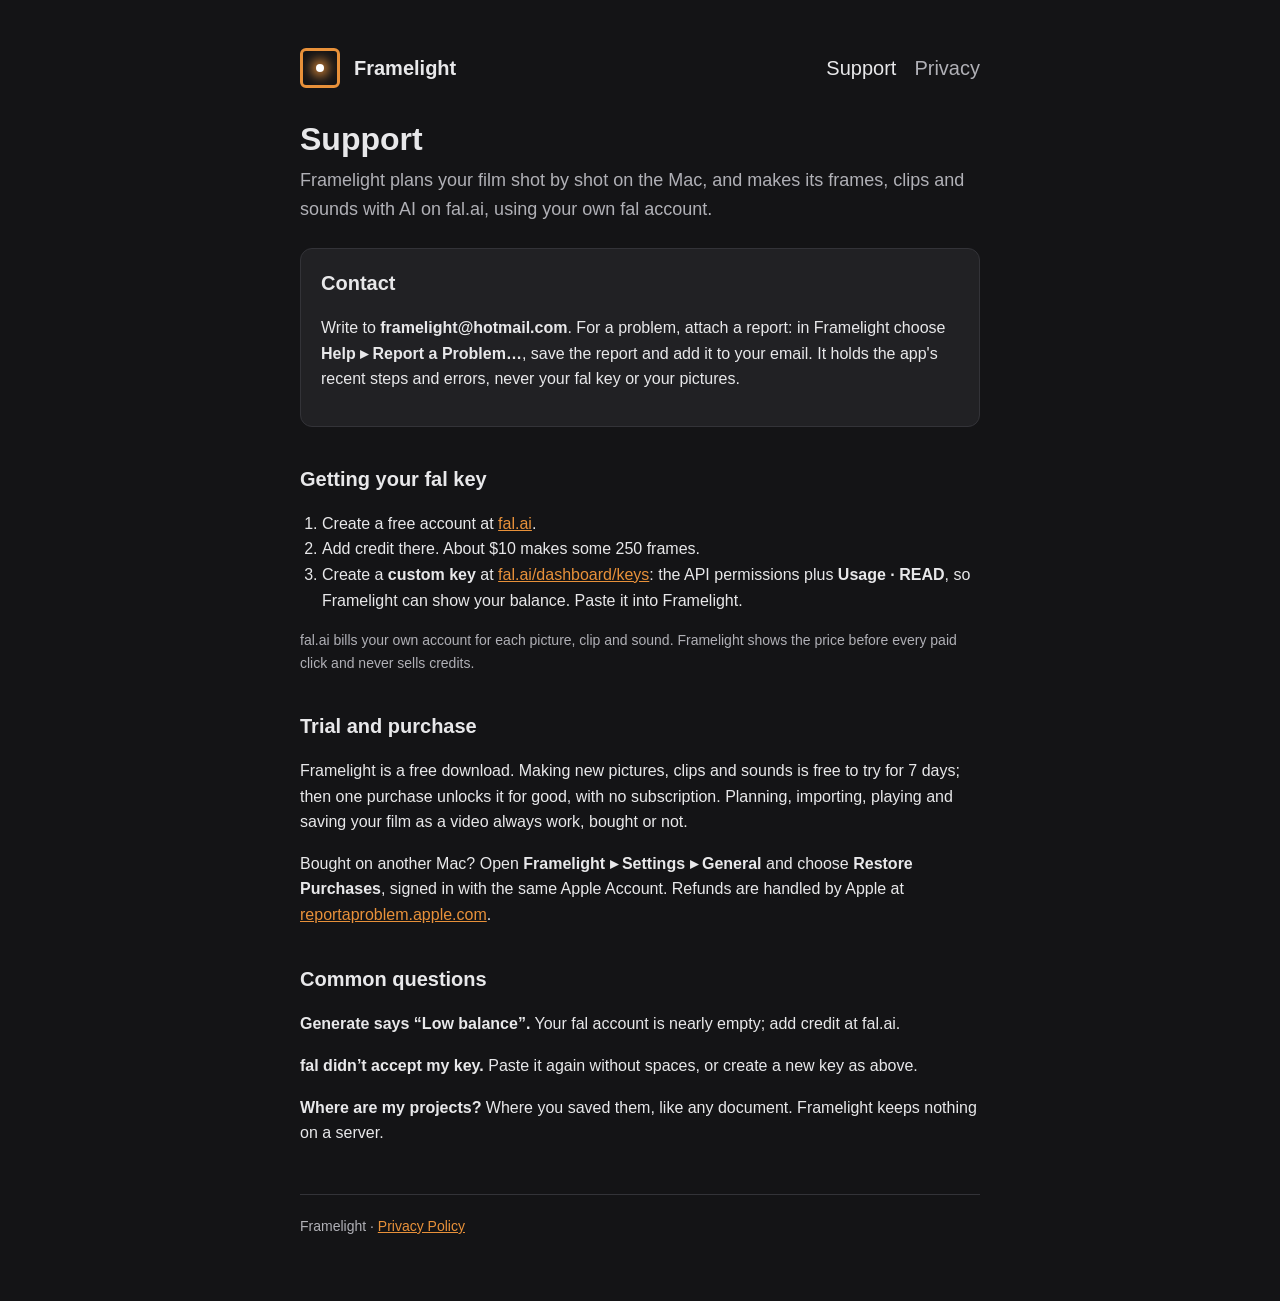
==== index.html @ b515eedb "Framelight support and privacy pages Co-Authored-By: Claude Opus 5.5 <noreply@anthropic.com>" ====
<!doctype html>
<html lang="en">
<head>
<meta charset="utf-8">
<meta name="viewport" content="width=device-width, initial-scale=1, viewport-fit=cover">
<title>Framelight Support</title>
<meta name="description" content="Help and contact for Framelight, the storyboard and AI film app for the Mac.">
<link rel="stylesheet" href="style.css">
</head>
<body>
<div class="wrap">
<header>
  <span class="mark" aria-hidden="true"></span>
  <a href="./">Framelight</a>
  <nav><a href="./" aria-current="page">Support</a><a href="privacy.html">Privacy</a></nav>
</header>

<h1>Support</h1>
<p class="lede">Framelight plans your film shot by shot on the Mac, and makes its frames, clips and sounds with AI on
fal.ai, using your own fal account.</p>

<div class="card">
  <h2>Contact</h2>
  <p>Write to <strong>framelight@hotmail.com</strong>. For a problem, attach a report: in Framelight choose
  <strong>Help ▸ Report a Problem…</strong>, save the report and add it to your email. It holds the app's recent steps
  and errors, never your fal key or your pictures.</p>
</div>

<h2>Getting your fal key</h2>
<ol>
  <li>Create a free account at <a href="https://fal.ai">fal.ai</a>.</li>
  <li>Add credit there. About $10 makes some 250 frames.</li>
  <li>Create a <strong>custom key</strong> at <a href="https://fal.ai/dashboard/keys">fal.ai/dashboard/keys</a>: the
  API permissions plus <strong>Usage · READ</strong>, so Framelight can show your balance. Paste it into Framelight.</li>
</ol>
<p class="muted">fal.ai bills your own account for each picture, clip and sound. Framelight shows the price before every
paid click and never sells credits.</p>

<h2>Trial and purchase</h2>
<p>Framelight is a free download. Making new pictures, clips and sounds is free to try for 7 days; then one purchase
unlocks it for good, with no subscription. Planning, importing, playing and saving your film as a video always work,
bought or not.</p>
<p>Bought on another Mac? Open <strong>Framelight ▸ Settings ▸ General</strong> and choose <strong>Restore
Purchases</strong>, signed in with the same Apple Account. Refunds are handled by Apple at
<a href="https://reportaproblem.apple.com">reportaproblem.apple.com</a>.</p>

<h2>Common questions</h2>
<p><strong>Generate says “Low balance”.</strong> Your fal account is nearly empty; add credit at fal.ai.</p>
<p><strong>fal didn’t accept my key.</strong> Paste it again without spaces, or create a new key as above.</p>
<p><strong>Where are my projects?</strong> Where you saved them, like any document. Framelight keeps nothing on a
server.</p>

<footer>Framelight · <a href="privacy.html">Privacy Policy</a></footer>
</div>
</body>
</html>
---- style.css ----
:root {
  --bg: #141416; --panel: #212124; --line: #333338; --fg: #e8e8ea; --muted: #b0b0b6; --accent: #e8913a;
  --sans: -apple-system, "SF Pro Text", "Helvetica Neue", Inter, Arial, sans-serif;
  color-scheme: dark;
}
* { box-sizing: border-box; }
body { margin: 0; background: var(--bg); color: var(--fg); font-family: var(--sans); font-size: 16px; line-height: 1.6; }
.wrap { max-width: 720px; margin: 0 auto; padding: 48px max(20px, env(safe-area-inset-left)) 64px; }
header { display: flex; align-items: center; gap: 14px; margin-bottom: 32px; }
.mark { width: 40px; height: 40px; border: 3px solid var(--accent); border-radius: 6px; position: relative; flex: none; }
.mark::after { content: ""; position: absolute; left: 50%; top: 50%; width: 8px; height: 8px; margin: -4px 0 0 -4px;
  border-radius: 50%; background: #fff; box-shadow: 0 0 12px 4px var(--accent); }
header a { color: var(--fg); text-decoration: none; font-weight: 600; font-size: 20px; }
nav { margin-left: auto; display: flex; gap: 18px; font-size: 15px; }
nav a { color: var(--muted); text-decoration: none; font-weight: 400; }
nav a:hover, nav a[aria-current] { color: var(--fg); }
h1 { font-size: 32px; line-height: 1.2; margin: 0 0 8px; text-wrap: balance; }
h2 { font-size: 20px; margin: 36px 0 8px; }
p, li { color: var(--fg); }
.lede { color: var(--muted); font-size: 18px; margin: 0 0 24px; }
.muted { color: var(--muted); font-size: 14px; }
a { color: var(--accent); }
a:focus-visible { outline: 2px solid var(--accent); outline-offset: 2px; }
.card { background: var(--panel); border: 1px solid var(--line); border-radius: 12px; padding: 18px 20px; margin: 16px 0; }
.card h2 { margin-top: 0; }
ol, ul { padding-left: 22px; }
code { font-family: ui-monospace, "SF Mono", Menlo, monospace; font-size: 14px; }
footer { margin-top: 48px; padding-top: 20px; border-top: 1px solid var(--line); color: var(--muted); font-size: 14px; }
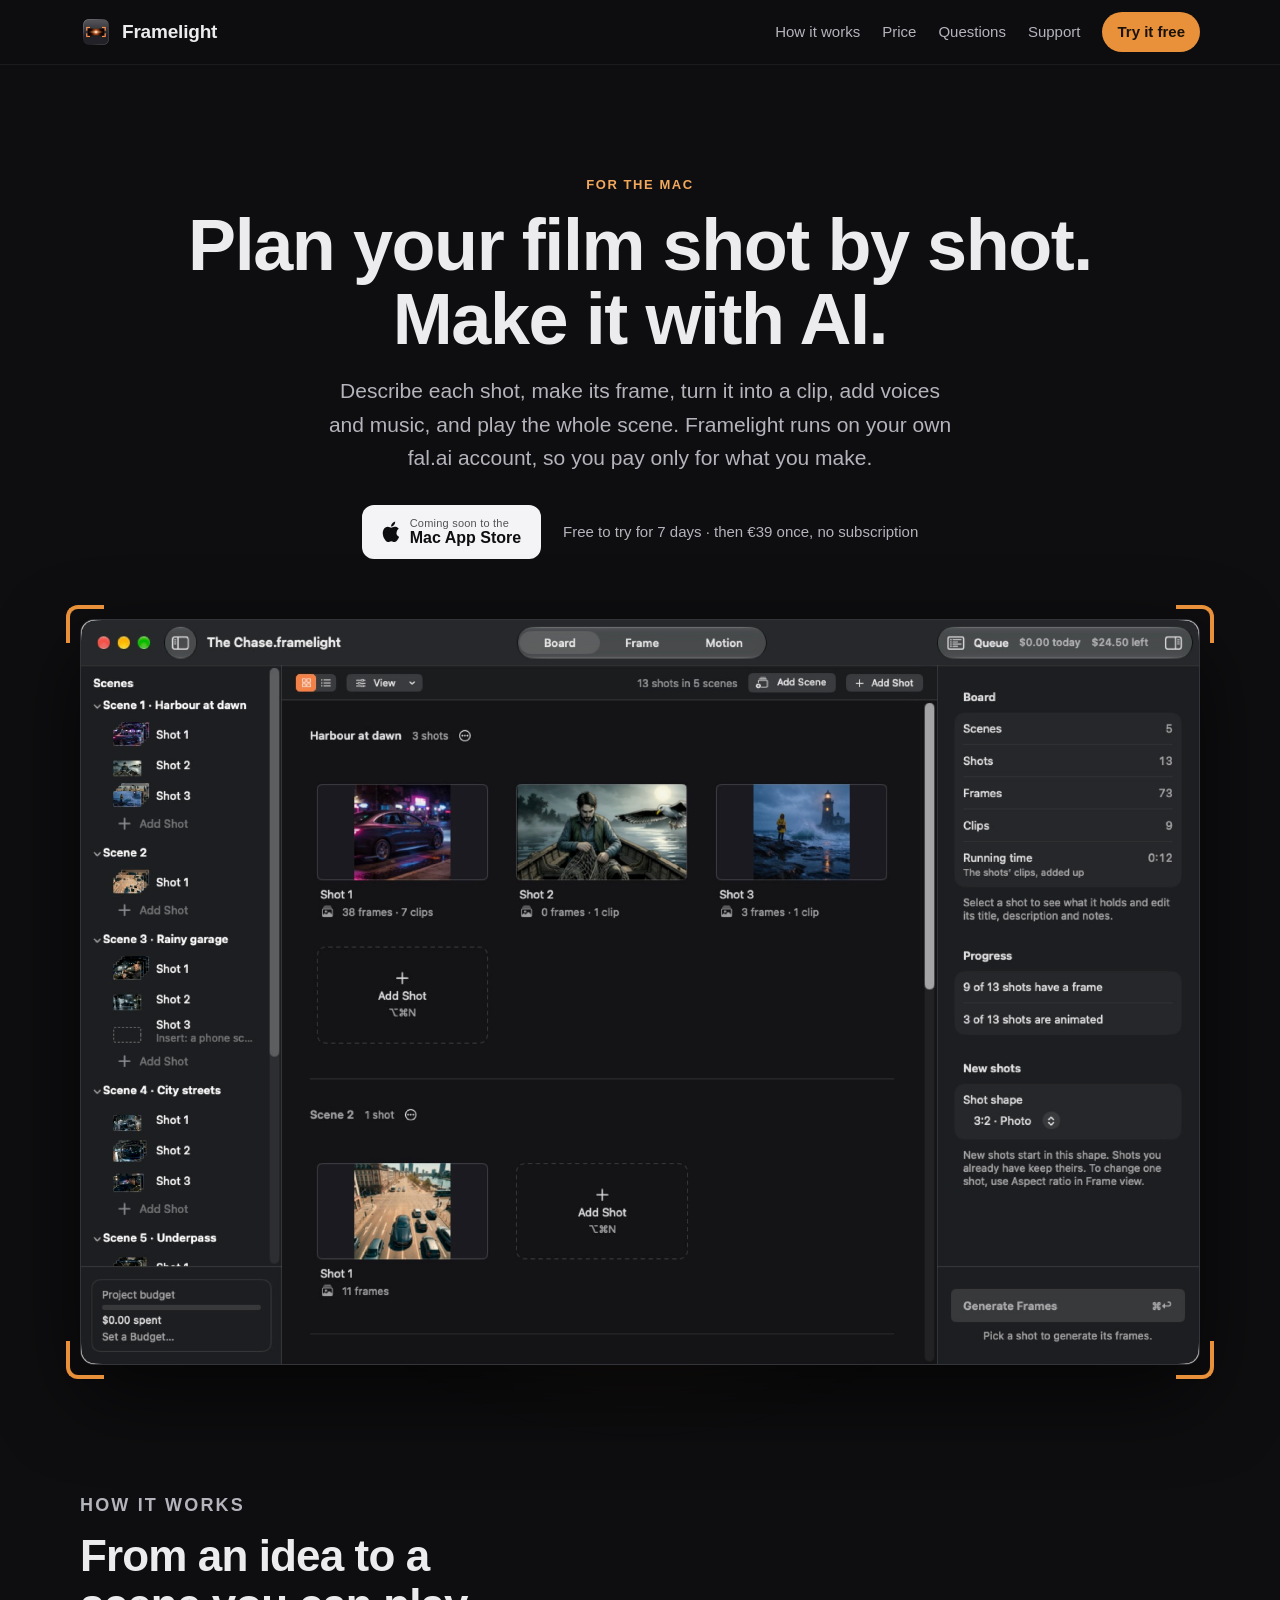
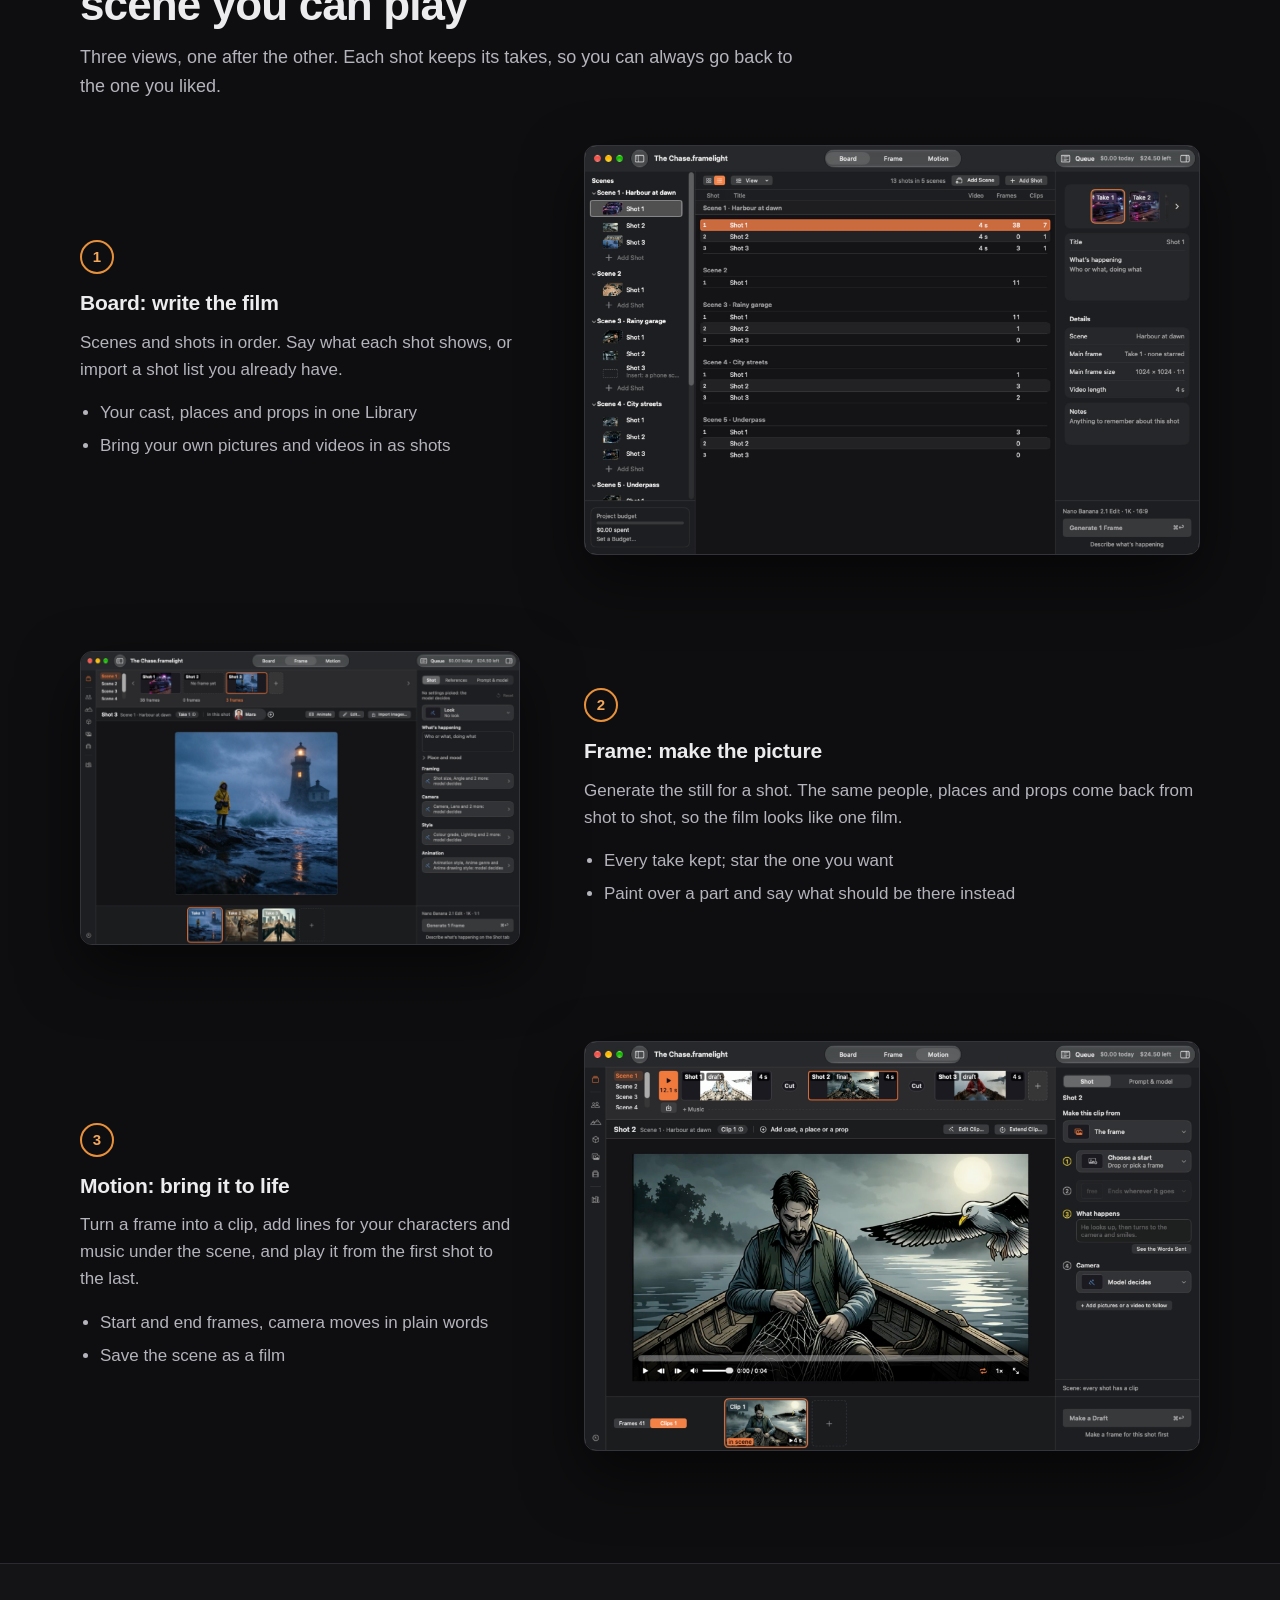
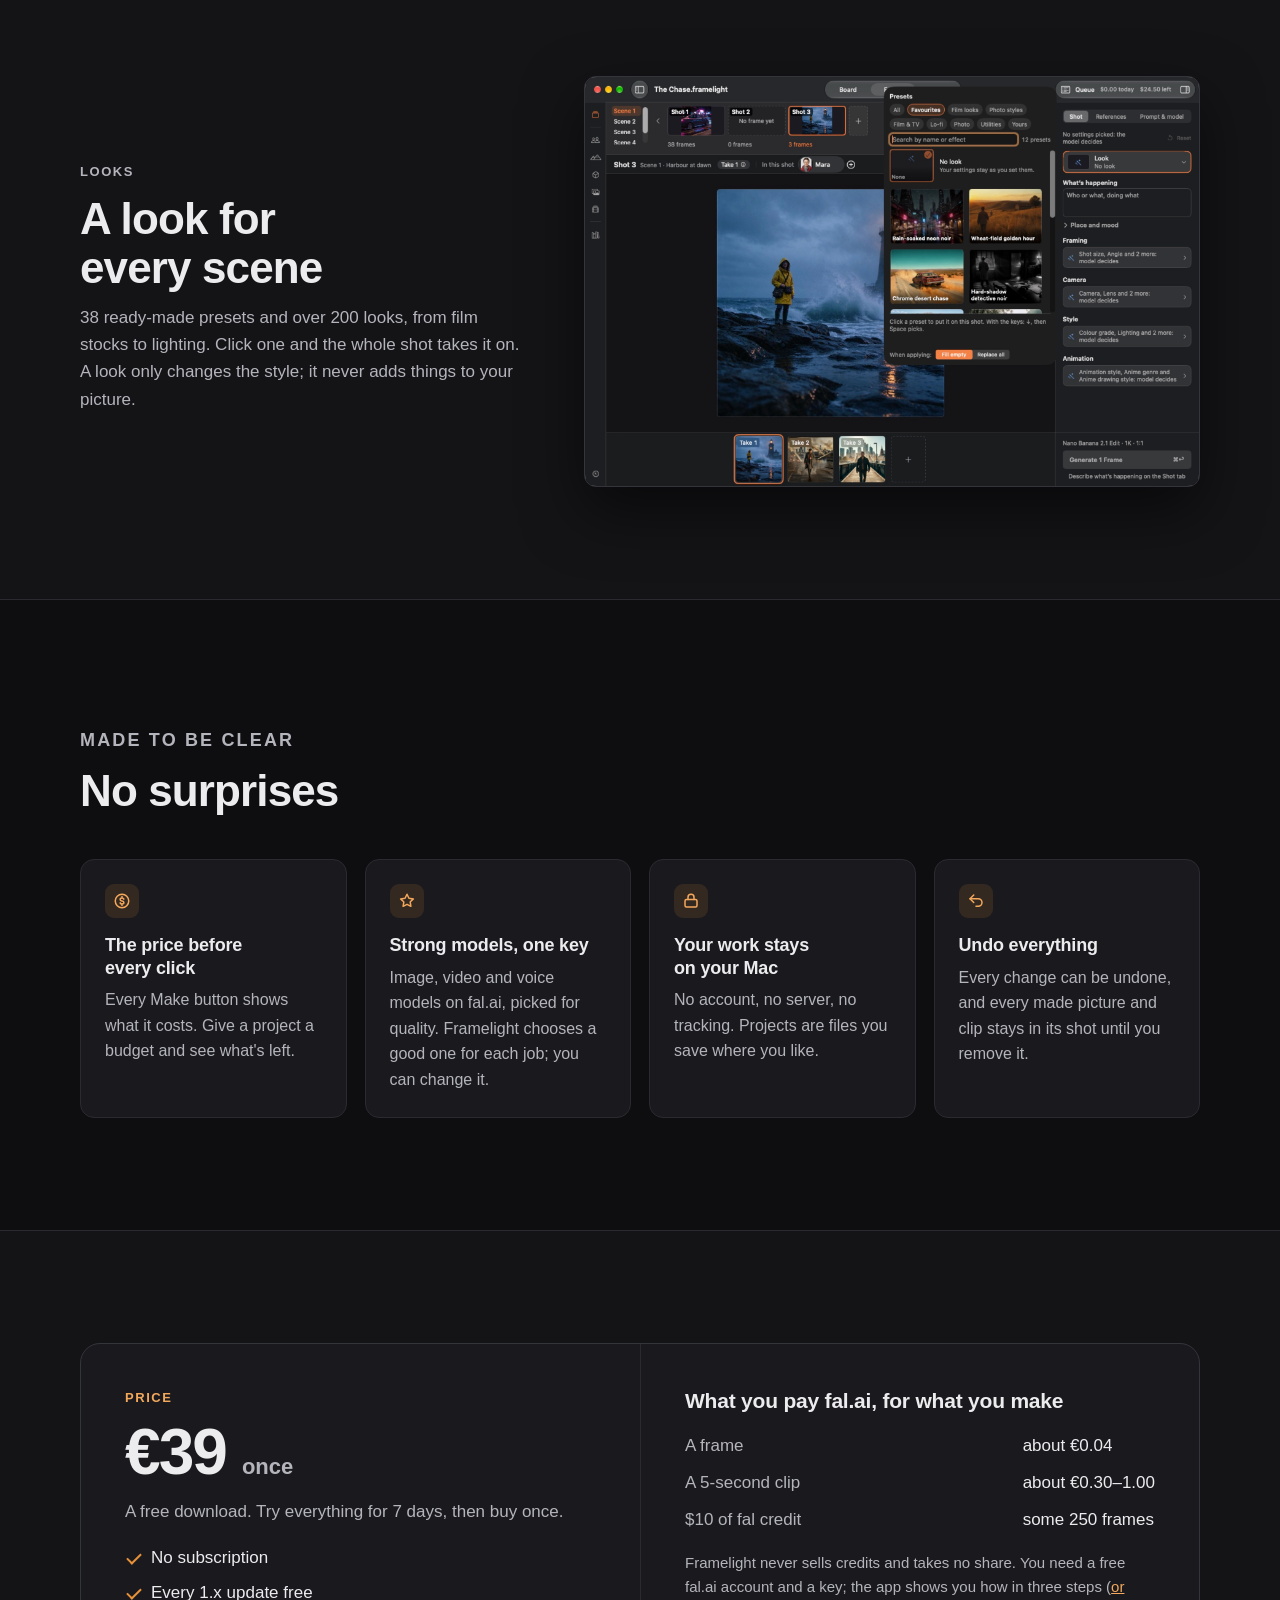
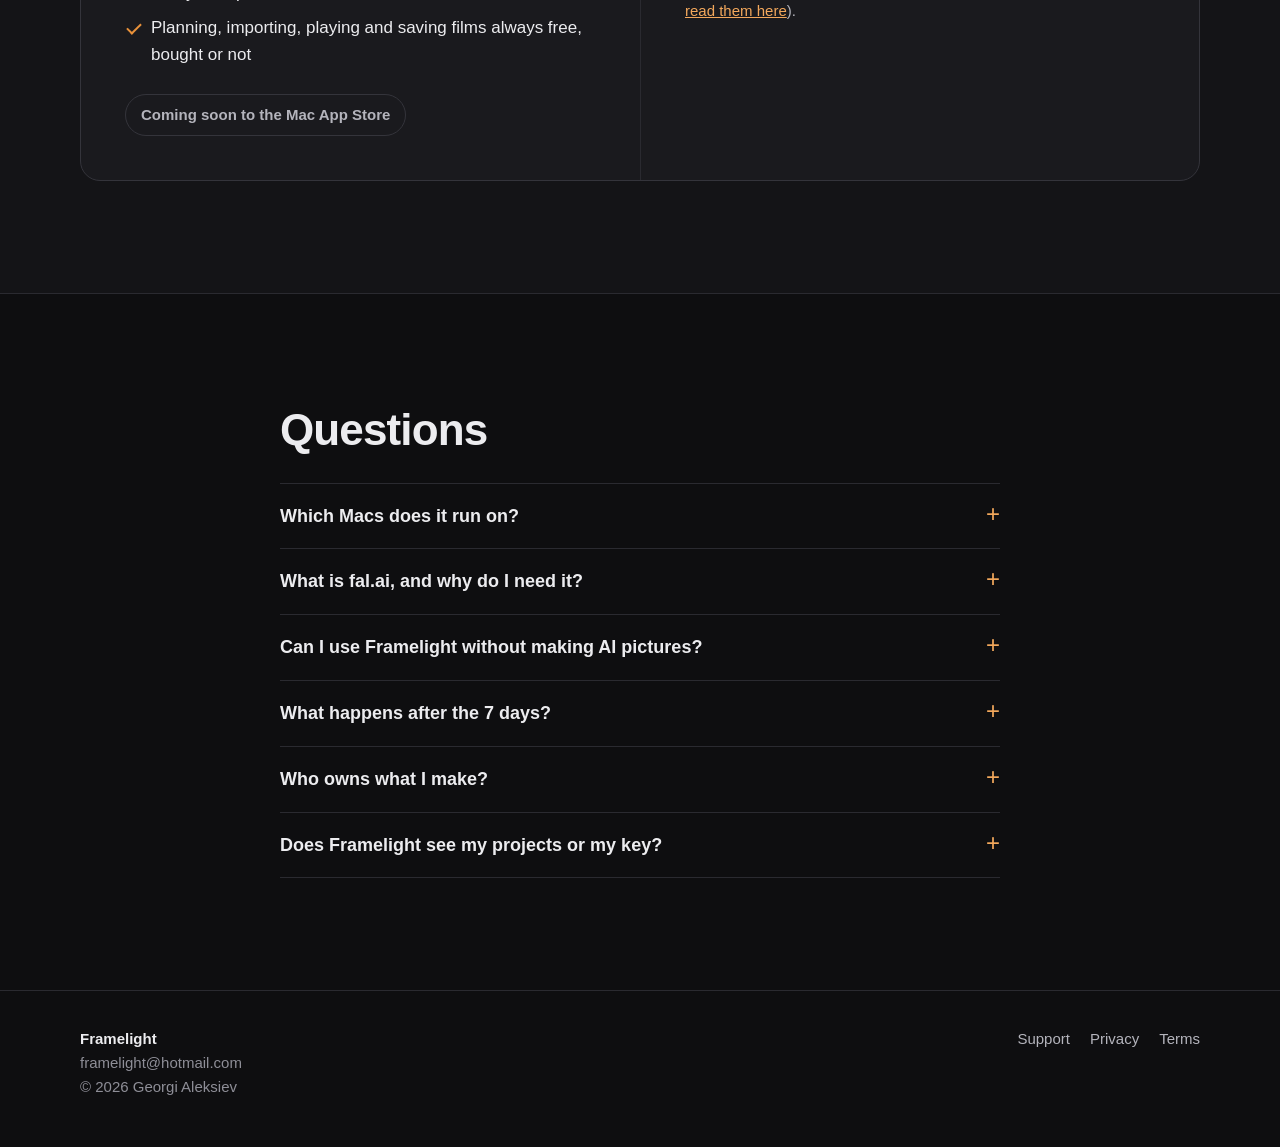
==== commit 8ee4f466: "The Framelight website: home page, support, privacy and terms A real home page (what the app does in" ====
--- a/index.html
+++ b/index.html
@@ -3,54 +3,228 @@
 <head>
 <meta charset="utf-8">
 <meta name="viewport" content="width=device-width, initial-scale=1, viewport-fit=cover">
-<title>Framelight Support</title>
-<meta name="description" content="Help and contact for Framelight, the storyboard and AI film app for the Mac.">
+<title>Framelight: plan your film, make it with AI</title>
+<meta name="description" content="Framelight is a Mac app for planning a film shot by shot and making its frames, clips and sound with AI, using your own fal.ai account. Free to try for 7 days, then €39 once.">
+<meta property="og:title" content="Framelight">
+<meta property="og:description" content="Plan your film shot by shot. Make it with AI. A Mac app, €39 once.">
+<meta property="og:image" content="https://framelight-studio.com/img/board.jpg">
+<meta name="theme-color" content="#0e0e10">
 <link rel="stylesheet" href="style.css">
+<link rel="icon" type="image/png" sizes="32x32" href="favicon-32.png">
+<link rel="icon" type="image/png" sizes="512x512" href="icon-512.png">
+<link rel="apple-touch-icon" href="apple-touch-icon.png">
 </head>
 <body>
+
+<header class="top">
+  <div class="wrap">
+    <a class="brand" href="./"><img src="icon-512.png" alt="">Framelight</a>
+    <nav class="nav" aria-label="Main">
+      <a href="#how">How it works</a>
+      <a href="#price">Price</a>
+      <a href="#questions">Questions</a>
+      <a href="support.html">Support</a>
+      <a class="pill" href="#price">Try it free</a>
+    </nav>
+  </div>
+</header>
+
+<main>
 <div class="wrap">
-<header>
-  <span class="mark" aria-hidden="true"></span>
-  <a href="./">Framelight</a>
-  <nav><a href="./" aria-current="page">Support</a><a href="privacy.html">Privacy</a></nav>
-</header>
-
-<h1>Support</h1>
-<p class="lede">Framelight plans your film shot by shot on the Mac, and makes its frames, clips and sounds with AI on
-fal.ai, using your own fal account.</p>
-
-<div class="card">
-  <h2>Contact</h2>
-  <p>Write to <strong>framelight@hotmail.com</strong>. For a problem, attach a report: in Framelight choose
-  <strong>Help ▸ Report a Problem…</strong>, save the report and add it to your email. It holds the app's recent steps
-  and errors, never your fal key or your pictures.</p>
+  <div class="hero">
+    <p class="eyebrow">For the Mac</p>
+    <h1>Plan your film shot by shot.<br>Make it with AI.</h1>
+    <p class="lede">Describe each shot, make its frame, turn it into a clip, add voices and music, and play the whole
+    scene. Framelight runs on your own fal.ai account, so you pay only for what you make.</p>
+    <div class="cta">
+      <span class="store" aria-label="Coming soon to the Mac App Store">
+        <svg width="18" height="22" viewBox="0 0 18 22" aria-hidden="true"><path fill="currentColor" d="M14.6 11.7c0-2.6 2.1-3.8 2.2-3.9-1.2-1.8-3.1-2-3.7-2-1.6-.2-3.1.9-3.9.9-.8 0-2-.9-3.4-.9-1.7 0-3.3 1-4.2 2.6-1.8 3.1-.5 7.7 1.3 10.2.8 1.2 1.8 2.6 3.1 2.5 1.3 0 1.7-.8 3.3-.8 1.5 0 1.9.8 3.3.8 1.4 0 2.2-1.2 3.1-2.5 1-1.4 1.4-2.8 1.4-2.9 0 0-2.7-1-2.7-4zM12.1 4.1c.7-.9 1.2-2.1 1.1-3.3-1 0-2.3.7-3 1.6-.7.8-1.2 2-1.1 3.2 1.1.1 2.3-.6 3-1.5z"/></svg>
+        <span><small>Coming soon to the</small>Mac App Store</span>
+      </span>
+      <span class="trial">Free to try for 7 days · then €39 once, no subscription</span>
+    </div>
+  </div>
+  <div class="shot">
+    <img src="img/board.jpg" width="2000" height="1331" alt="Framelight's Board: five scenes, each shot with its frame, and how many frames and clips it has">
+    <div class="brackets" aria-hidden="true"><i></i><i></i><i></i><i></i></div>
+  </div>
 </div>
 
-<h2>Getting your fal key</h2>
-<ol>
-  <li>Create a free account at <a href="https://fal.ai">fal.ai</a>.</li>
-  <li>Add credit there. About $10 makes some 250 frames.</li>
-  <li>Create a <strong>custom key</strong> at <a href="https://fal.ai/dashboard/keys">fal.ai/dashboard/keys</a>: the
-  API permissions plus <strong>Usage · READ</strong>, so Framelight can show your balance. Paste it into Framelight.</li>
-</ol>
-<p class="muted">fal.ai bills your own account for each picture, clip and sound. Framelight shows the price before every
-paid click and never sells credits.</p>
-
-<h2>Trial and purchase</h2>
-<p>Framelight is a free download. Making new pictures, clips and sounds is free to try for 7 days; then one purchase
-unlocks it for good, with no subscription. Planning, importing, playing and saving your film as a video always work,
-bought or not.</p>
-<p>Bought on another Mac? Open <strong>Framelight ▸ Settings ▸ General</strong> and choose <strong>Restore
-Purchases</strong>, signed in with the same Apple Account. Refunds are handled by Apple at
-<a href="https://reportaproblem.apple.com">reportaproblem.apple.com</a>.</p>
-
-<h2>Common questions</h2>
-<p><strong>Generate says “Low balance”.</strong> Your fal account is nearly empty; add credit at fal.ai.</p>
-<p><strong>fal didn’t accept my key.</strong> Paste it again without spaces, or create a new key as above.</p>
-<p><strong>Where are my projects?</strong> Where you saved them, like any document. Framelight keeps nothing on a
-server.</p>
-
-<footer>Framelight · <a href="privacy.html">Privacy Policy</a></footer>
-</div>
+<section id="how">
+  <div class="wrap">
+    <div class="head">
+      <p class="eyebrow">How it works</p>
+      <h2>From an idea to a scene you can play</h2>
+      <p>Three views, one after the other. Each shot keeps its takes, so you can always go back to the one you liked.</p>
+    </div>
+
+    <div class="steps">
+      <div class="step">
+        <div class="text">
+          <span class="num">1</span>
+          <h3>Board: write the film</h3>
+          <p>Scenes and shots in order. Say what each shot shows, or import a shot list you already have.</p>
+          <ul>
+            <li>Your cast, places and props in one Library</li>
+            <li>Bring your own pictures and videos in as shots</li>
+          </ul>
+        </div>
+        <img class="frame-img" src="img/shotlist.jpg" width="2000" height="1331" loading="lazy" alt="The Board as a list: five scenes and their shots, with how long each clip runs and how many frames and clips it has">
+      </div>
+
+      <div class="step">
+        <div class="text">
+          <span class="num">2</span>
+          <h3>Frame: make the picture</h3>
+          <p>Generate the still for a shot. The same people, places and props come back from shot to shot, so the film
+          looks like one film.</p>
+          <ul>
+            <li>Every take kept; star the one you want</li>
+            <li>Paint over a part and say what should be there instead</li>
+          </ul>
+        </div>
+        <img class="frame-img" src="img/frame.jpg" width="2000" height="1331" loading="lazy" alt="The Frame view: a woman in a yellow coat at a lighthouse, with her takes below">
+      </div>
+
+      <div class="step">
+        <div class="text">
+          <span class="num">3</span>
+          <h3>Motion: bring it to life</h3>
+          <p>Turn a frame into a clip, add lines for your characters and music under the scene, and play it from the
+          first shot to the last.</p>
+          <ul>
+            <li>Start and end frames, camera moves in plain words</li>
+            <li>Save the scene as a film</li>
+          </ul>
+        </div>
+        <img class="frame-img" src="img/motion.jpg" width="2000" height="1331" loading="lazy" alt="The Motion view: a fisherman in a boat at night, the scene's clips above">
+      </div>
+    </div>
+  </div>
+</section>
+
+<section class="band">
+  <div class="wrap">
+    <div class="step">
+      <div class="text">
+        <p class="eyebrow">Looks</p>
+        <h2>A look for every scene</h2>
+        <p>38 ready-made presets and over 200 looks, from film stocks to lighting. Click one and the whole shot takes
+        it on. A look only changes the style; it never adds things to your picture.</p>
+      </div>
+      <img class="frame-img" src="img/looks.jpg" width="2000" height="1331" loading="lazy" alt="The look picker with presets such as rain-soaked neon noir and wheat-field golden hour">
+    </div>
+  </div>
+</section>
+
+<section>
+  <div class="wrap">
+    <div class="head">
+      <p class="eyebrow">Made to be clear</p>
+      <h2>No surprises</h2>
+    </div>
+    <div class="grid">
+      <div class="card">
+        <div class="icon" aria-hidden="true"><svg width="18" height="18" viewBox="0 0 24 24" fill="none" stroke="currentColor" stroke-width="2" stroke-linecap="round" stroke-linejoin="round"><circle cx="12" cy="12" r="9"/><path d="M14.5 9.5c-.4-1-1.4-1.5-2.5-1.5-1.5 0-2.5.8-2.5 2s1 1.7 2.5 2 2.5.8 2.5 2-1 2-2.5 2c-1.1 0-2.1-.5-2.5-1.5M12 6v2M12 16v2"/></svg></div>
+        <h3>The price before every click</h3>
+        <p>Every Make button shows what it costs. Give a project a budget and see what's left.</p>
+      </div>
+      <div class="card">
+        <div class="icon" aria-hidden="true"><svg width="18" height="18" viewBox="0 0 24 24" fill="none" stroke="currentColor" stroke-width="2" stroke-linecap="round" stroke-linejoin="round"><path d="M12 3l2.6 5.3 5.9.9-4.3 4.1 1 5.8L12 16.4 6.8 19.1l1-5.8L3.5 9.2l5.9-.9z"/></svg></div>
+        <h3>Strong models, one key</h3>
+        <p>Image, video and voice models on fal.ai, picked for quality. Framelight chooses a good one for each job; you
+        can change it.</p>
+      </div>
+      <div class="card">
+        <div class="icon" aria-hidden="true"><svg width="18" height="18" viewBox="0 0 24 24" fill="none" stroke="currentColor" stroke-width="2" stroke-linecap="round" stroke-linejoin="round"><rect x="4" y="10" width="16" height="10" rx="2"/><path d="M8 10V7a4 4 0 0 1 8 0v3"/></svg></div>
+        <h3>Your work stays on your Mac</h3>
+        <p>No account, no server, no tracking. Projects are files you save where you like.</p>
+      </div>
+      <div class="card">
+        <div class="icon" aria-hidden="true"><svg width="18" height="18" viewBox="0 0 24 24" fill="none" stroke="currentColor" stroke-width="2" stroke-linecap="round" stroke-linejoin="round"><path d="M9 14L4 9l5-5"/><path d="M4 9h11a5 5 0 0 1 0 10h-3"/></svg></div>
+        <h3>Undo everything</h3>
+        <p>Every change can be undone, and every made picture and clip stays in its shot until you remove it.</p>
+      </div>
+    </div>
+  </div>
+</section>
+
+<section id="price" class="band">
+  <div class="wrap">
+    <div class="price">
+      <div>
+        <p class="eyebrow">Price</p>
+        <div class="amount">€39 <span>once</span></div>
+        <p class="muted">A free download. Try everything for 7 days, then buy once.</p>
+        <ul class="check">
+          <li>No subscription</li>
+          <li>Every 1.x update free</li>
+          <li>Planning, importing, playing and saving films always free, bought or not</li>
+        </ul>
+        <span class="soon">Coming soon to the Mac App Store</span>
+      </div>
+      <div>
+        <h3>What you pay fal.ai, for what you make</h3>
+        <div class="costs">
+          <span>A frame</span><span>about €0.04</span>
+          <span>A 5-second clip</span><span>about €0.30–1.00</span>
+          <span>$10 of fal credit</span><span>some 250 frames</span>
+        </div>
+        <p class="muted small">Framelight never sells credits and takes no share. You need a free fal.ai account and a
+        key; the app shows you how in three steps (<a href="support.html#key">or read them here</a>).</p>
+      </div>
+    </div>
+  </div>
+</section>
+
+<section id="questions">
+  <div class="wrap narrow">
+    <h2 style="margin-bottom: 28px;">Questions</h2>
+    <details>
+      <summary>Which Macs does it run on?</summary>
+      <p>macOS 15 Sequoia or later, on Apple silicon and Intel Macs.</p>
+    </details>
+    <details>
+      <summary>What is fal.ai, and why do I need it?</summary>
+      <p>fal.ai runs the AI models that make the pictures, clips and voices. With your own account you pay its prices
+      directly, with nothing added, and you can see every charge on fal.ai.</p>
+    </details>
+    <details>
+      <summary>Can I use Framelight without making AI pictures?</summary>
+      <p>Yes. Planning, importing your own pictures and videos, trimming, playing and saving a scene as a film all work
+      without fal.ai, before and after the trial.</p>
+    </details>
+    <details>
+      <summary>What happens after the 7 days?</summary>
+      <p>The Make buttons ask you to buy Framelight. Your projects stay yours: you can open, play and save them as films
+      any time.</p>
+    </details>
+    <details>
+      <summary>Who owns what I make?</summary>
+      <p>You do, under fal.ai's terms and each model's licence. Framelight claims nothing.</p>
+    </details>
+    <details>
+      <summary>Does Framelight see my projects or my key?</summary>
+      <p>No. There is no Framelight server. Your key stays in your Mac's Keychain and goes only to fal.ai. See the
+      <a href="privacy.html">privacy policy</a>.</p>
+    </details>
+  </div>
+</section>
+</main>
+
+<footer>
+  <div class="wrap">
+    <div>
+      <div style="color: var(--fg); font-weight: 600;">Framelight</div>
+      <div>framelight@hotmail.com</div>
+      <div>© 2026 Georgi Aleksiev</div>
+    </div>
+    <nav class="links" aria-label="Footer">
+      <a href="support.html">Support</a>
+      <a href="privacy.html">Privacy</a>
+      <a href="terms.html">Terms</a>
+    </nav>
+  </div>
+</footer>
 </body>
 </html>
--- a/style.css
+++ b/style.css
@@ -1,28 +1,144 @@
+/* Framelight site. Dark like the app, Tungsten orange marks what to click. System fonts only (no font requests to
+   third parties). */
 :root {
-  --bg: #141416; --panel: #212124; --line: #333338; --fg: #e8e8ea; --muted: #b0b0b6; --accent: #e8913a;
-  --sans: -apple-system, "SF Pro Text", "Helvetica Neue", Inter, Arial, sans-serif;
+  --bg: #0e0e10; --bg-2: #141417; --panel: #1a1a1e; --line: #2a2a30; --line-2: #34343b;
+  --fg: #ececef; --muted: #b4b4bc; --dim: #8e8e97; --accent: #e8913a; --accent-hi: #f3a85c; --accent-ink: #1b1207;
+  --sans: -apple-system, BlinkMacSystemFont, "SF Pro Text", "Helvetica Neue", Arial, sans-serif;
+  --display: -apple-system, BlinkMacSystemFont, "SF Pro Display", "Helvetica Neue", Arial, sans-serif;
+  --radius: 14px;
   color-scheme: dark;
 }
 * { box-sizing: border-box; }
-body { margin: 0; background: var(--bg); color: var(--fg); font-family: var(--sans); font-size: 16px; line-height: 1.6; }
-.wrap { max-width: 720px; margin: 0 auto; padding: 48px max(20px, env(safe-area-inset-left)) 64px; }
-header { display: flex; align-items: center; gap: 14px; margin-bottom: 32px; }
-.mark { width: 40px; height: 40px; border: 3px solid var(--accent); border-radius: 6px; position: relative; flex: none; }
-.mark::after { content: ""; position: absolute; left: 50%; top: 50%; width: 8px; height: 8px; margin: -4px 0 0 -4px;
-  border-radius: 50%; background: #fff; box-shadow: 0 0 12px 4px var(--accent); }
-header a { color: var(--fg); text-decoration: none; font-weight: 600; font-size: 20px; }
-nav { margin-left: auto; display: flex; gap: 18px; font-size: 15px; }
-nav a { color: var(--muted); text-decoration: none; font-weight: 400; }
-nav a:hover, nav a[aria-current] { color: var(--fg); }
-h1 { font-size: 32px; line-height: 1.2; margin: 0 0 8px; text-wrap: balance; }
-h2 { font-size: 20px; margin: 36px 0 8px; }
-p, li { color: var(--fg); }
-.lede { color: var(--muted); font-size: 18px; margin: 0 0 24px; }
-.muted { color: var(--muted); font-size: 14px; }
-a { color: var(--accent); }
-a:focus-visible { outline: 2px solid var(--accent); outline-offset: 2px; }
-.card { background: var(--panel); border: 1px solid var(--line); border-radius: 12px; padding: 18px 20px; margin: 16px 0; }
-.card h2 { margin-top: 0; }
-ol, ul { padding-left: 22px; }
-code { font-family: ui-monospace, "SF Mono", Menlo, monospace; font-size: 14px; }
-footer { margin-top: 48px; padding-top: 20px; border-top: 1px solid var(--line); color: var(--muted); font-size: 14px; }
+html { scroll-behavior: smooth; }
+@media (prefers-reduced-motion: reduce) { html { scroll-behavior: auto; } }
+body { margin: 0; background: var(--bg); color: var(--fg); font-family: var(--sans); font-size: 17px; line-height: 1.6;
+  -webkit-font-smoothing: antialiased; }
+img { max-width: 100%; height: auto; display: block; }
+a { color: var(--accent-hi); }
+a:hover { color: #ffc68c; }
+a:focus-visible, button:focus-visible, summary:focus-visible { outline: 2px solid var(--accent); outline-offset: 3px; border-radius: 6px; }
+
+.wrap { max-width: 1160px; margin: 0 auto; padding-left: max(20px, env(safe-area-inset-left)); padding-right: max(20px, env(safe-area-inset-right)); }
+.narrow { max-width: 760px; }
+
+/* Header */
+.top { position: sticky; top: 0; z-index: 10; background: rgba(14, 14, 16, 0.82); backdrop-filter: saturate(160%) blur(14px);
+  -webkit-backdrop-filter: saturate(160%) blur(14px); border-bottom: 1px solid rgba(255, 255, 255, 0.06); }
+.top .wrap { display: flex; align-items: center; gap: 20px; min-height: 64px; flex-wrap: wrap; padding-block: 10px; }
+.brand { display: flex; align-items: center; gap: 10px; color: var(--fg); text-decoration: none; font-family: var(--display);
+  font-weight: 700; font-size: 19px; letter-spacing: -0.01em; }
+.brand img { width: 32px; height: 32px; }
+.nav { display: flex; flex-wrap: wrap; align-items: center; gap: 22px; margin-left: auto; font-size: 15px; }
+.nav a { color: var(--muted); text-decoration: none; }
+.nav a:hover, .nav a[aria-current] { color: var(--fg); }
+.pill { display: inline-flex; align-items: center; gap: 8px; padding: 8px 15px; border-radius: 999px; background: var(--accent);
+  color: var(--accent-ink) !important; font-weight: 600; text-decoration: none; }
+.pill:hover { background: var(--accent-hi); }
+
+/* Type */
+.eyebrow { font-size: 13px; letter-spacing: 0.12em; text-transform: uppercase; color: var(--accent-hi); font-weight: 600; margin: 0 0 12px; }
+h1, h2, h3 { font-family: var(--display); letter-spacing: -0.02em; text-wrap: balance; margin: 0; }
+h1 { font-size: clamp(40px, 6.4vw, 72px); line-height: 1.03; font-weight: 800; }
+h2 { font-size: clamp(30px, 3.8vw, 44px); line-height: 1.1; font-weight: 750; }
+h3 { font-size: 21px; line-height: 1.25; font-weight: 650; letter-spacing: -0.01em; }
+.lede { font-size: clamp(18px, 2vw, 21px); color: var(--muted); max-width: 640px; margin: 18px 0 0; }
+p { margin: 0; }
+.muted { color: var(--muted); }
+.small { font-size: 15px; }
+
+/* Hero */
+.hero { text-align: center; padding: clamp(56px, 9vw, 110px) 0 36px; position: relative; }
+.hero .lede { margin-left: auto; margin-right: auto; }
+.cta { display: flex; flex-wrap: wrap; justify-content: center; align-items: center; gap: 14px 22px; margin-top: 30px; }
+.store { display: inline-flex; align-items: center; gap: 10px; padding: 12px 20px; border-radius: 12px; background: #f4f4f6;
+  color: #0e0e10; font-weight: 600; font-size: 16px; text-decoration: none; }
+.store small { display: block; font-size: 11px; font-weight: 500; letter-spacing: 0.02em; opacity: 0.7; line-height: 1.1; }
+.store span { line-height: 1.15; text-align: left; }
+.trial { color: var(--muted); font-size: 15px; }
+
+/* The lit frame: a screenshot in the app icon's orange corner brackets, with the warm light behind it */
+.shot { position: relative; margin: 24px auto 0; }
+.shot::before { content: ""; position: absolute; inset: 10% 15% -6%; background: radial-gradient(closest-side, rgba(232, 145, 58, 0.28), transparent);
+  filter: blur(30px); z-index: 0; }
+.shot img { position: relative; z-index: 1; border-radius: var(--radius); border: 1px solid var(--line-2);
+  box-shadow: 0 30px 80px rgba(0, 0, 0, 0.65); width: 100%; height: auto; }
+.brackets { position: absolute; inset: -14px; z-index: 2; pointer-events: none; }
+.brackets i { position: absolute; width: 38px; height: 38px; border: 4px solid var(--accent); }
+.brackets i:nth-child(1) { left: 0; top: 0; border-right: 0; border-bottom: 0; border-top-left-radius: 12px; }
+.brackets i:nth-child(2) { right: 0; top: 0; border-left: 0; border-bottom: 0; border-top-right-radius: 12px; }
+.brackets i:nth-child(3) { left: 0; bottom: 0; border-right: 0; border-top: 0; border-bottom-left-radius: 12px; }
+.brackets i:nth-child(4) { right: 0; bottom: 0; border-left: 0; border-top: 0; border-bottom-right-radius: 12px; }
+
+/* Sections */
+section { padding: clamp(64px, 9vw, 112px) 0; }
+.band { background: var(--bg-2); border-top: 1px solid var(--line); border-bottom: 1px solid var(--line); }
+.head { max-width: 720px; margin-bottom: 44px; }
+.head p { margin-top: 14px; color: var(--muted); font-size: 18px; }
+
+/* Steps: Board, Frame, Motion in order */
+.step { display: grid; grid-template-columns: minmax(0, 5fr) minmax(0, 7fr); gap: clamp(28px, 5vw, 64px); align-items: center; }
+.step + .step { margin-top: clamp(56px, 8vw, 96px); }
+.step:nth-child(even) .text { order: 2; }
+.num { display: inline-grid; place-items: center; width: 34px; height: 34px; border-radius: 50%; border: 2px solid var(--accent);
+  color: var(--accent-hi); font-weight: 700; font-size: 15px; margin-bottom: 16px; font-variant-numeric: tabular-nums; }
+.step .text p { margin-top: 12px; color: var(--muted); }
+.step .text ul { margin: 16px 0 0; padding-left: 20px; color: var(--muted); }
+.step .text li + li { margin-top: 6px; }
+.frame-img { border-radius: 12px; border: 1px solid var(--line-2); box-shadow: 0 24px 60px rgba(0, 0, 0, 0.55); }
+
+/* Feature grid */
+.grid { display: grid; grid-template-columns: repeat(auto-fit, minmax(250px, 1fr)); gap: 18px; }
+.card { background: var(--panel); border: 1px solid var(--line); border-radius: var(--radius); padding: 24px; }
+.card h3 { font-size: 18px; margin-bottom: 8px; }
+.card p { color: var(--muted); font-size: 16px; }
+.icon { width: 34px; height: 34px; border-radius: 9px; display: grid; place-items: center; background: rgba(232, 145, 58, 0.12);
+  color: var(--accent-hi); margin-bottom: 16px; }
+
+/* Price */
+.price { display: grid; grid-template-columns: repeat(auto-fit, minmax(300px, 1fr)); gap: 0; border: 1px solid var(--line-2);
+  border-radius: 20px; overflow: hidden; background: var(--panel); }
+.price > div { padding: clamp(28px, 4vw, 44px); }
+.price > div + div { border-left: 1px solid var(--line); }
+@media (max-width: 700px) { .price > div + div { border-left: 0; border-top: 1px solid var(--line); } }
+.amount { font-family: var(--display); font-weight: 800; font-size: 64px; line-height: 1; letter-spacing: -0.03em; margin: 6px 0 14px; }
+.amount span { font-size: 22px; font-weight: 600; color: var(--muted); letter-spacing: 0; }
+.costs { display: grid; grid-template-columns: minmax(0, 1fr) auto; gap: 10px 24px; margin: 18px 0; font-variant-numeric: tabular-nums; }
+.costs span:nth-child(odd) { color: var(--muted); }
+.check { list-style: none; padding: 0; margin: 18px 0 26px; display: grid; gap: 8px; }
+.check li { padding-left: 26px; position: relative; }
+.check li::before { content: ""; position: absolute; left: 2px; top: 9px; width: 12px; height: 6px; border-left: 2px solid var(--accent);
+  border-bottom: 2px solid var(--accent); transform: rotate(-45deg); }
+
+/* Questions */
+details { border-bottom: 1px solid var(--line); padding: 18px 0; }
+details:first-of-type { border-top: 1px solid var(--line); }
+summary { cursor: pointer; font-weight: 600; font-size: 18px; list-style: none; display: flex; justify-content: space-between; gap: 16px; }
+summary::-webkit-details-marker { display: none; }
+summary::after { content: "+"; color: var(--accent-hi); font-weight: 400; font-size: 24px; line-height: 1; }
+details[open] summary::after { content: "–"; }
+details p { margin-top: 10px; color: var(--muted); }
+
+/* Text pages */
+.page { padding: clamp(48px, 7vw, 80px) 0 40px; }
+.page h1 { font-size: clamp(34px, 5vw, 48px); }
+.page h2 { font-size: 22px; letter-spacing: -0.01em; margin: 36px 0 10px; }
+.page p + p { margin-top: 12px; }
+.page ul, .page ol { color: var(--fg); padding-left: 22px; }
+.page li + li { margin-top: 6px; }
+.box { background: var(--panel); border: 1px solid var(--line); border-radius: var(--radius); padding: 20px 22px; margin: 22px 0; }
+
+/* Footer */
+footer { border-top: 1px solid var(--line); padding: 36px 0 48px; color: var(--dim); font-size: 15px; }
+footer .wrap { display: flex; flex-wrap: wrap; gap: 18px 32px; align-items: flex-start; }
+footer .links { display: flex; flex-wrap: wrap; gap: 20px; margin-left: auto; }
+footer a { color: var(--muted); text-decoration: none; }
+footer a:hover { color: var(--fg); }
+
+@media (max-width: 860px) {
+  .step { grid-template-columns: minmax(0, 1fr); }
+  .step:nth-child(even) .text { order: 0; }
+  .nav { gap: 16px; margin-left: 0; width: 100%; }
+  .brackets { inset: -8px; }
+  .brackets i { width: 24px; height: 24px; border-width: 3px; }
+}
+.soon { display: inline-block; padding: 8px 15px; border-radius: 999px; border: 1px solid var(--line-2); color: var(--muted); font-size: 15px; font-weight: 600; }
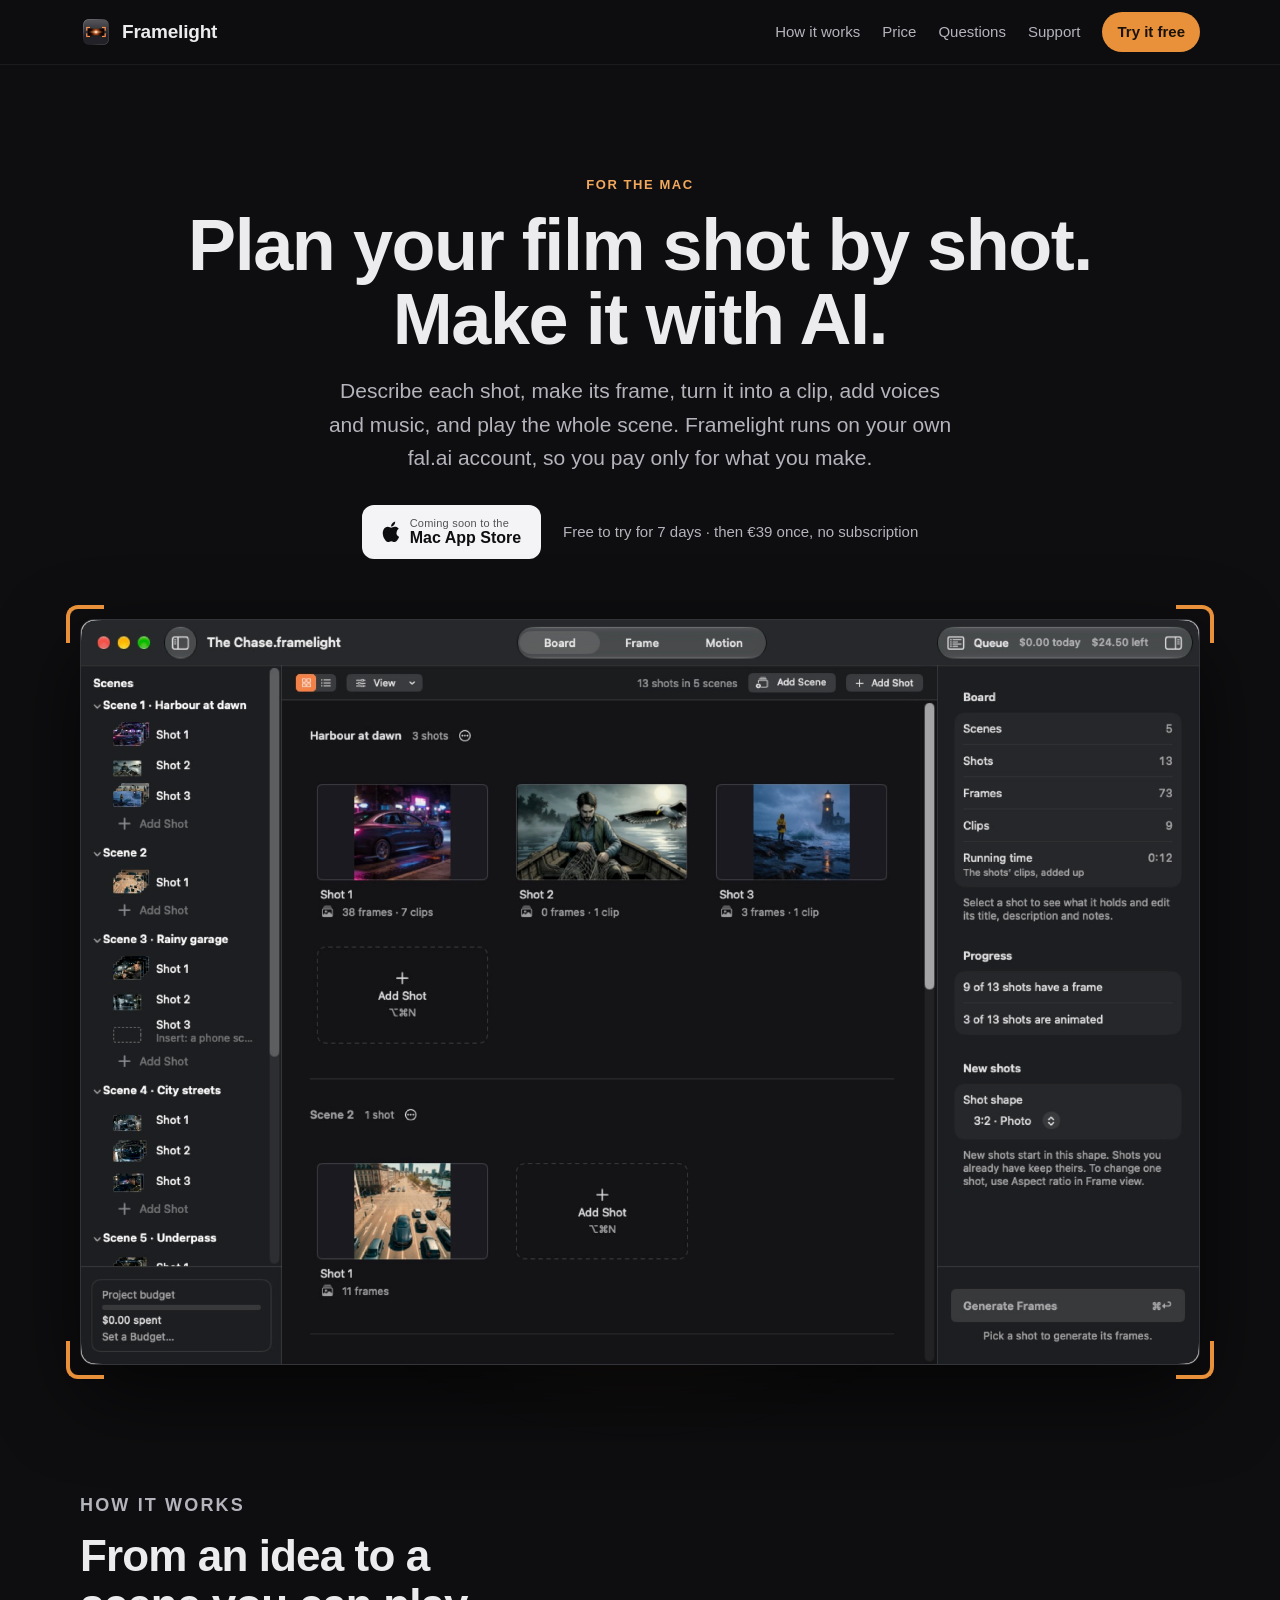
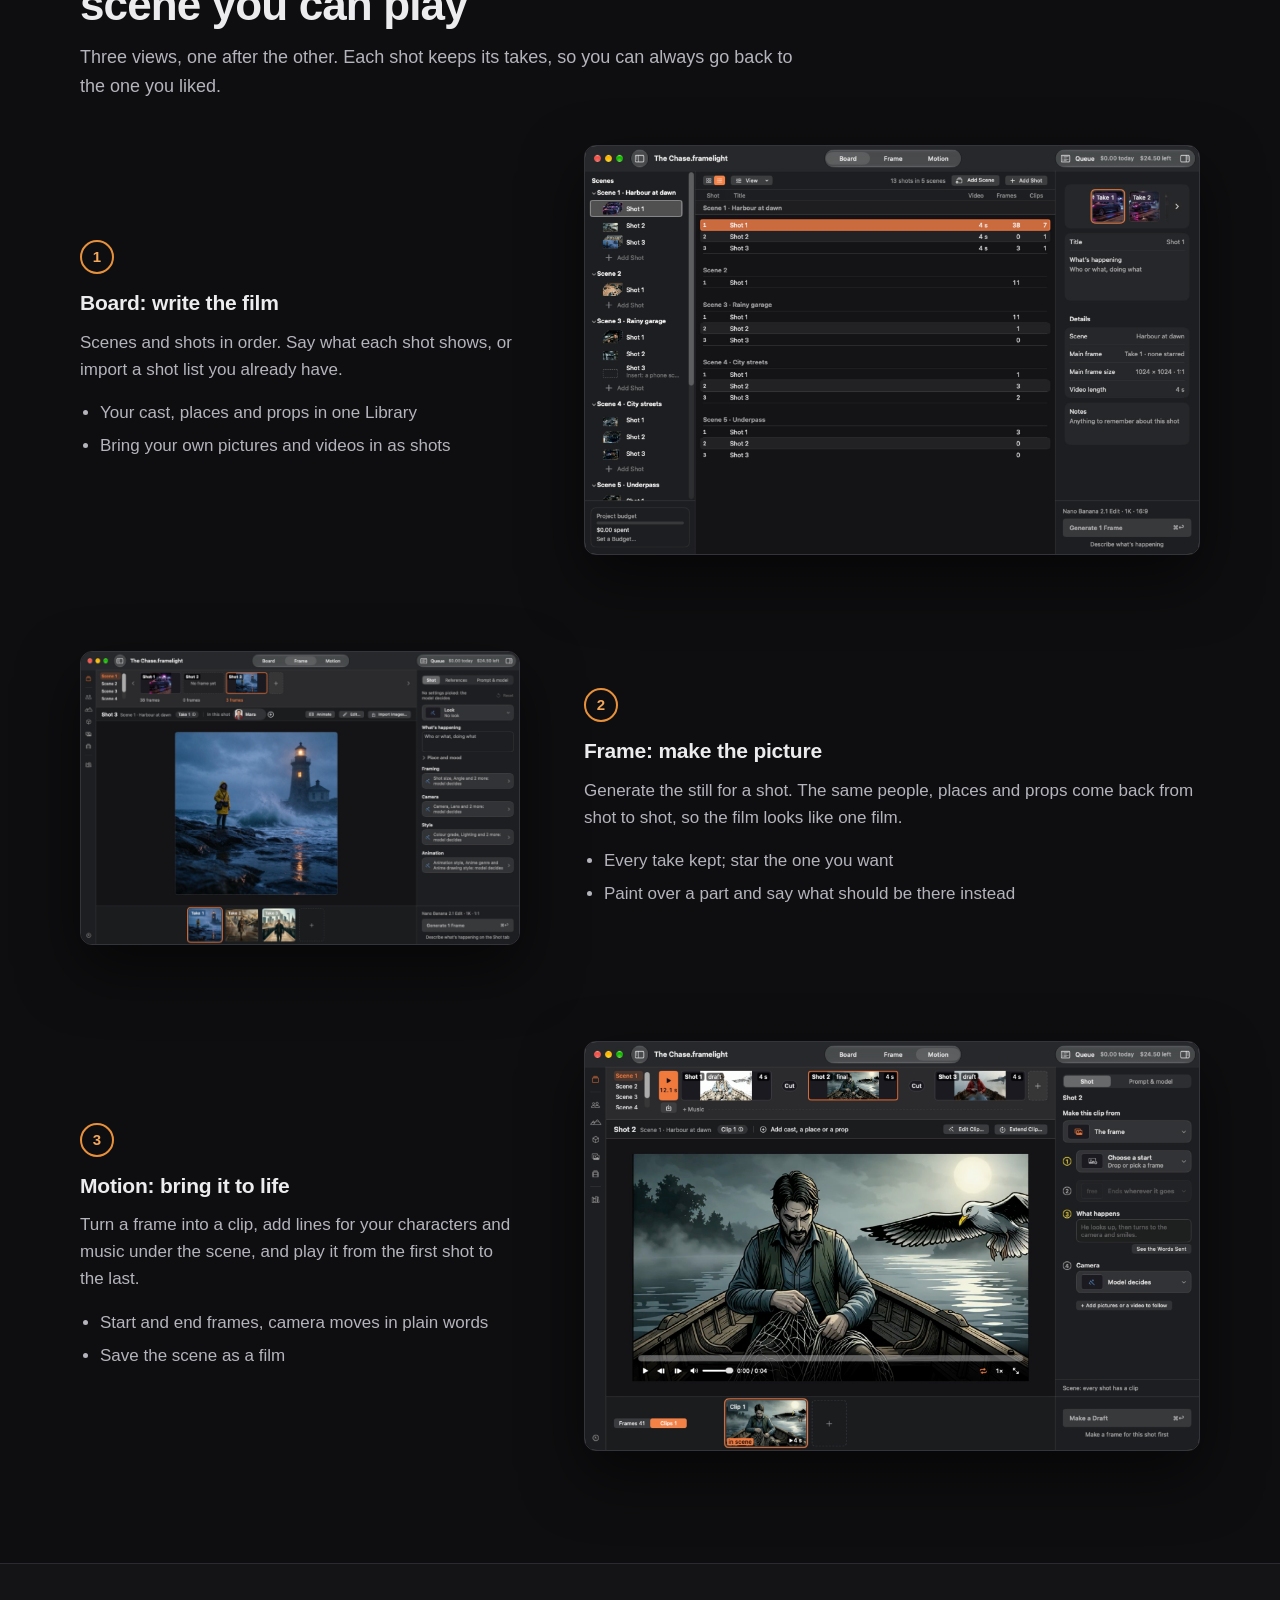
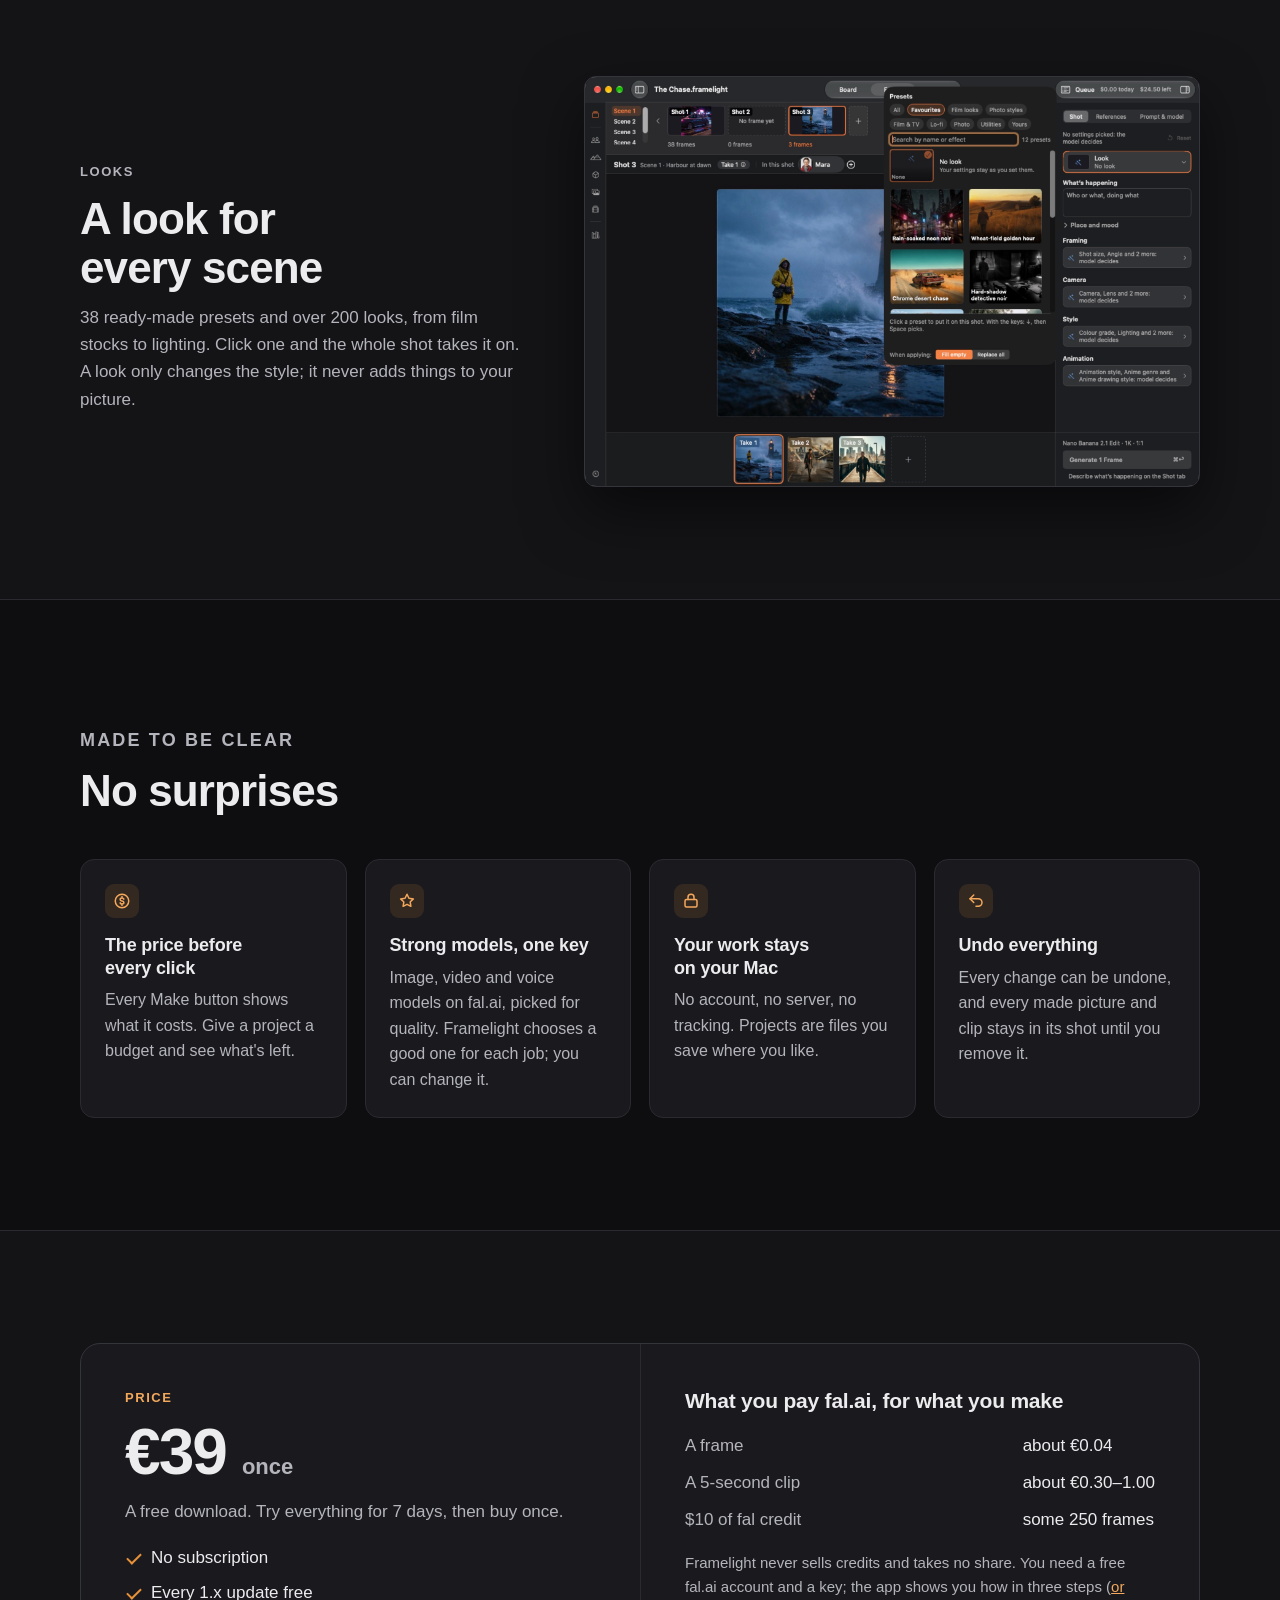
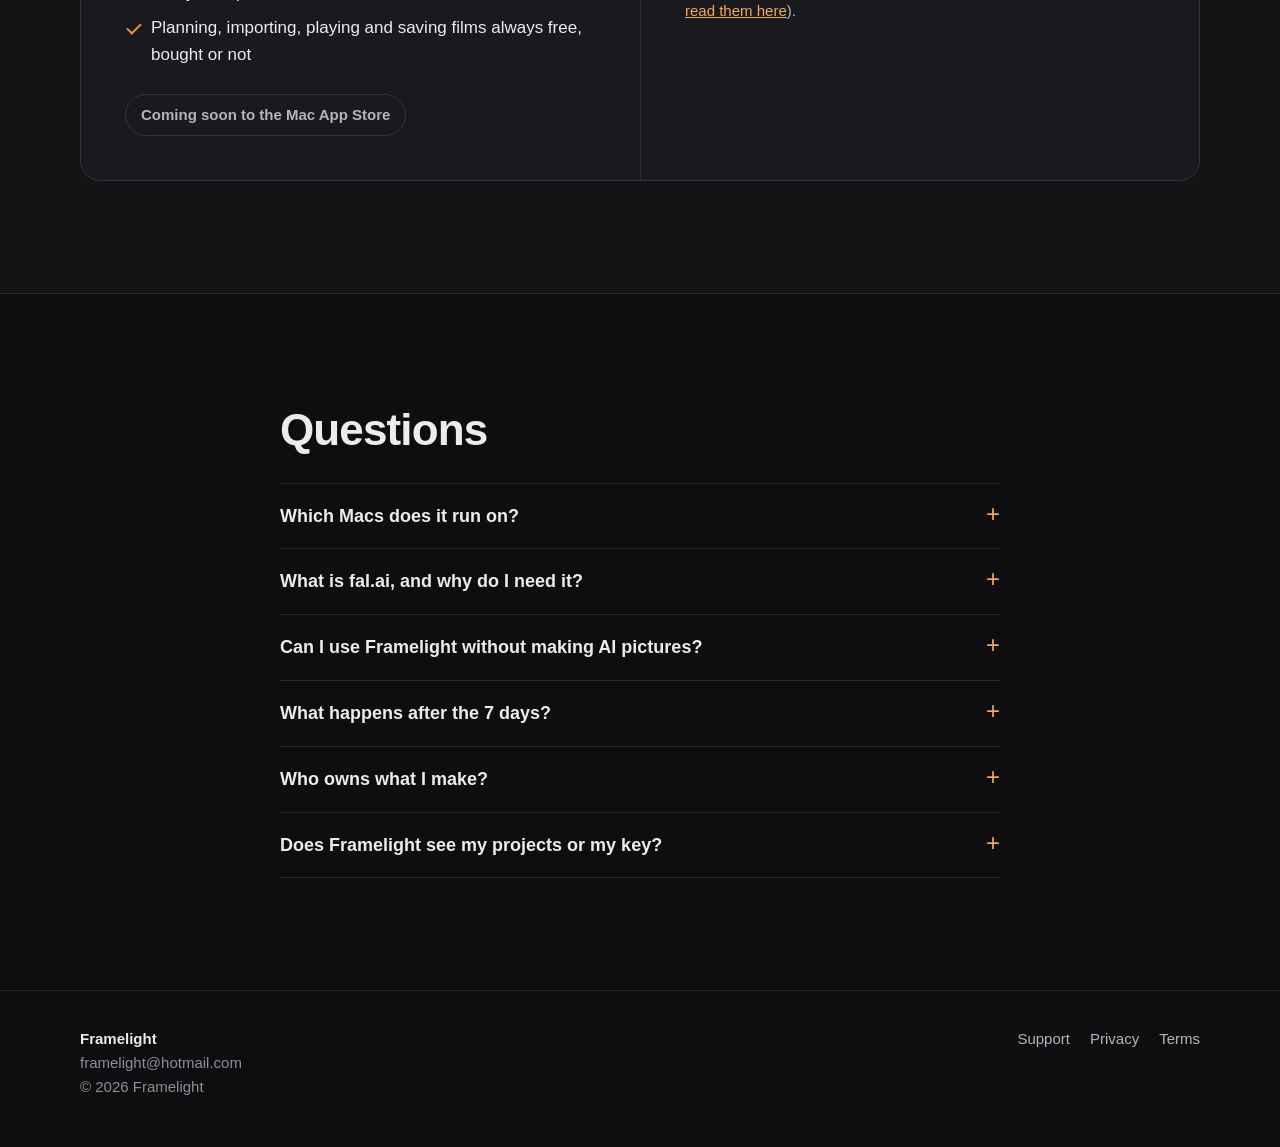
==== commit bdc58259: "Footer: © 2026 Framelight Co-Authored-By: Claude Opus 5.5 <noreply@anthropic.com>" ====
--- a/index.html
+++ b/index.html
@@ -9,7 +9,7 @@
 <meta property="og:description" content="Plan your film shot by shot. Make it with AI. A Mac app, €39 once.">
 <meta property="og:image" content="https://framelight-studio.com/img/board.jpg">
 <meta name="theme-color" content="#0e0e10">
-<link rel="stylesheet" href="style.css">
+<link rel="stylesheet" href="style.css?v=3">
 <link rel="icon" type="image/png" sizes="32x32" href="favicon-32.png">
 <link rel="icon" type="image/png" sizes="512x512" href="icon-512.png">
 <link rel="apple-touch-icon" href="apple-touch-icon.png">
@@ -18,7 +18,7 @@
 
 <header class="top">
   <div class="wrap">
-    <a class="brand" href="./"><img src="icon-512.png" alt="">Framelight</a>
+    <a class="brand" href="./"><img src="icon-512.png" width="32" height="32" alt="">Framelight</a>
     <nav class="nav" aria-label="Main">
       <a href="#how">How it works</a>
       <a href="#price">Price</a>
@@ -217,7 +217,7 @@
     <div>
       <div style="color: var(--fg); font-weight: 600;">Framelight</div>
       <div>framelight@hotmail.com</div>
-      <div>© 2026 Georgi Aleksiev</div>
+      <div>© 2026 Framelight</div>
     </div>
     <nav class="links" aria-label="Footer">
       <a href="support.html">Support</a>
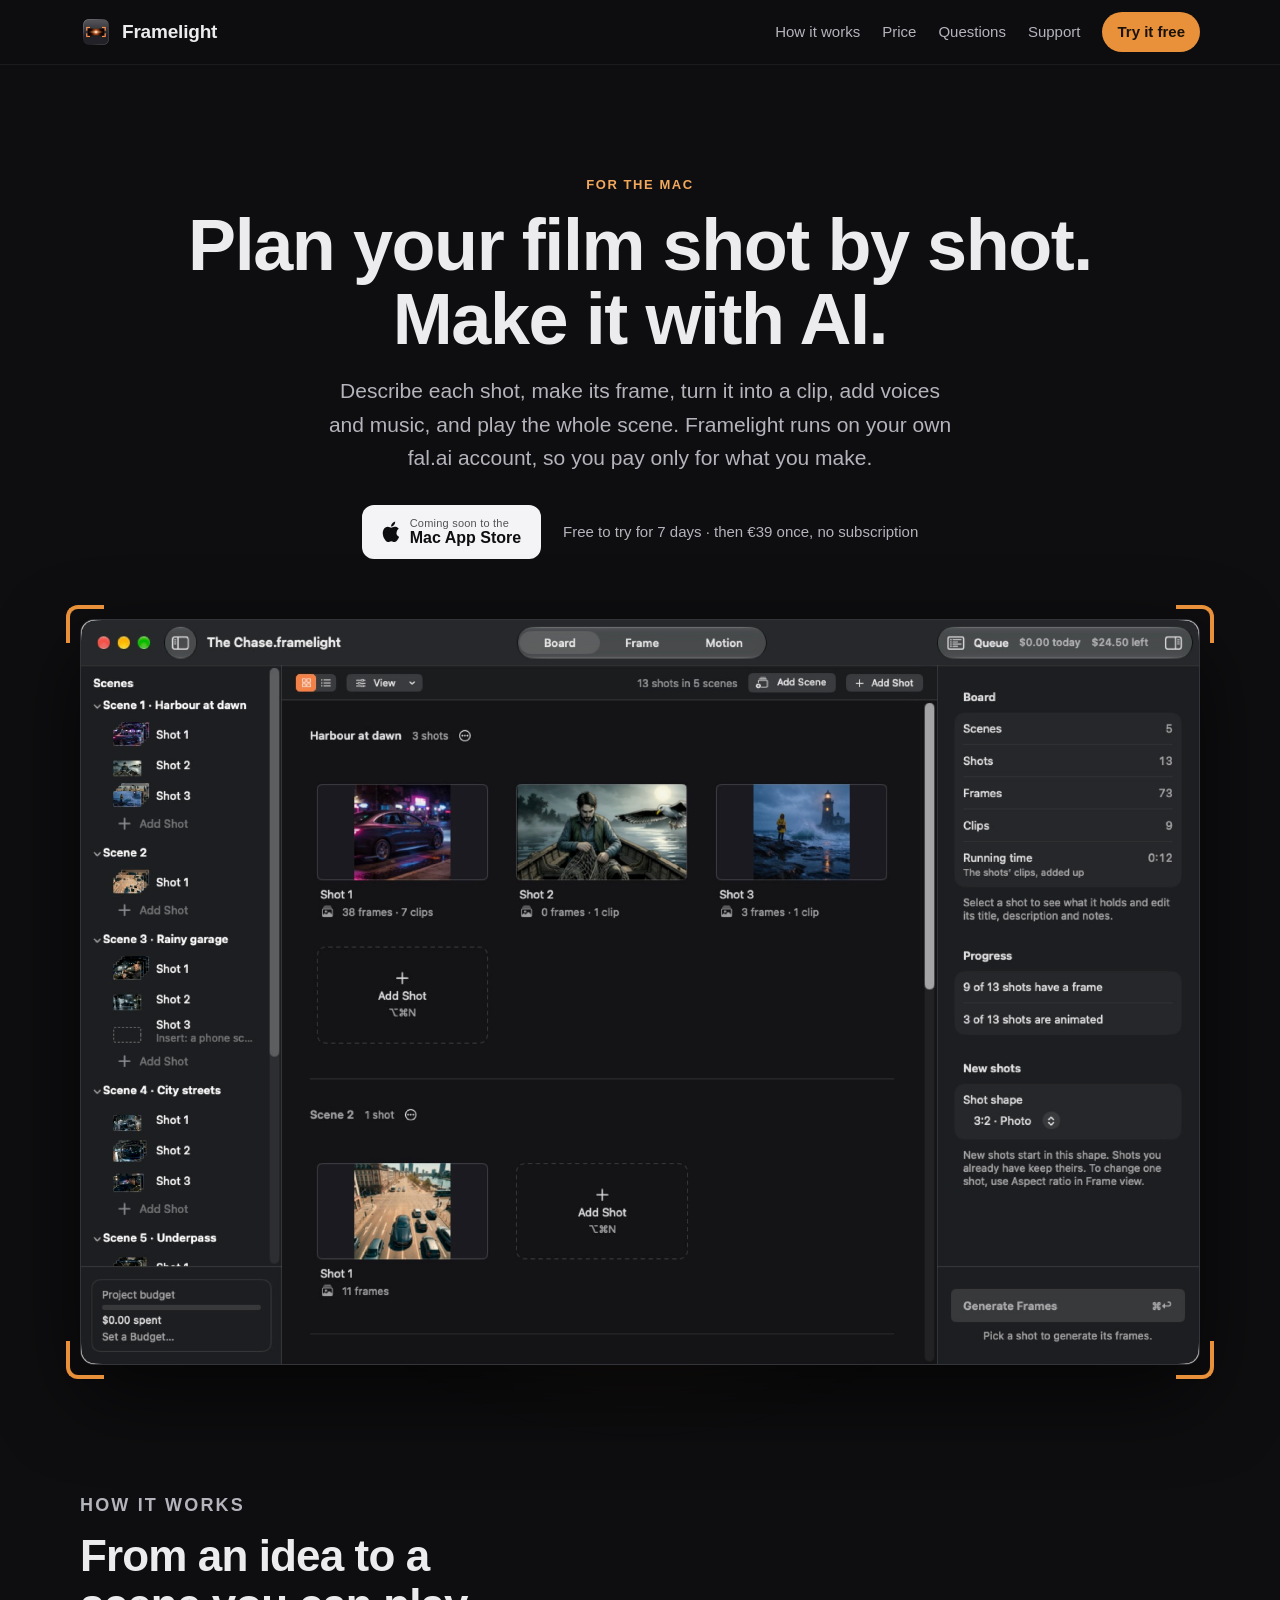
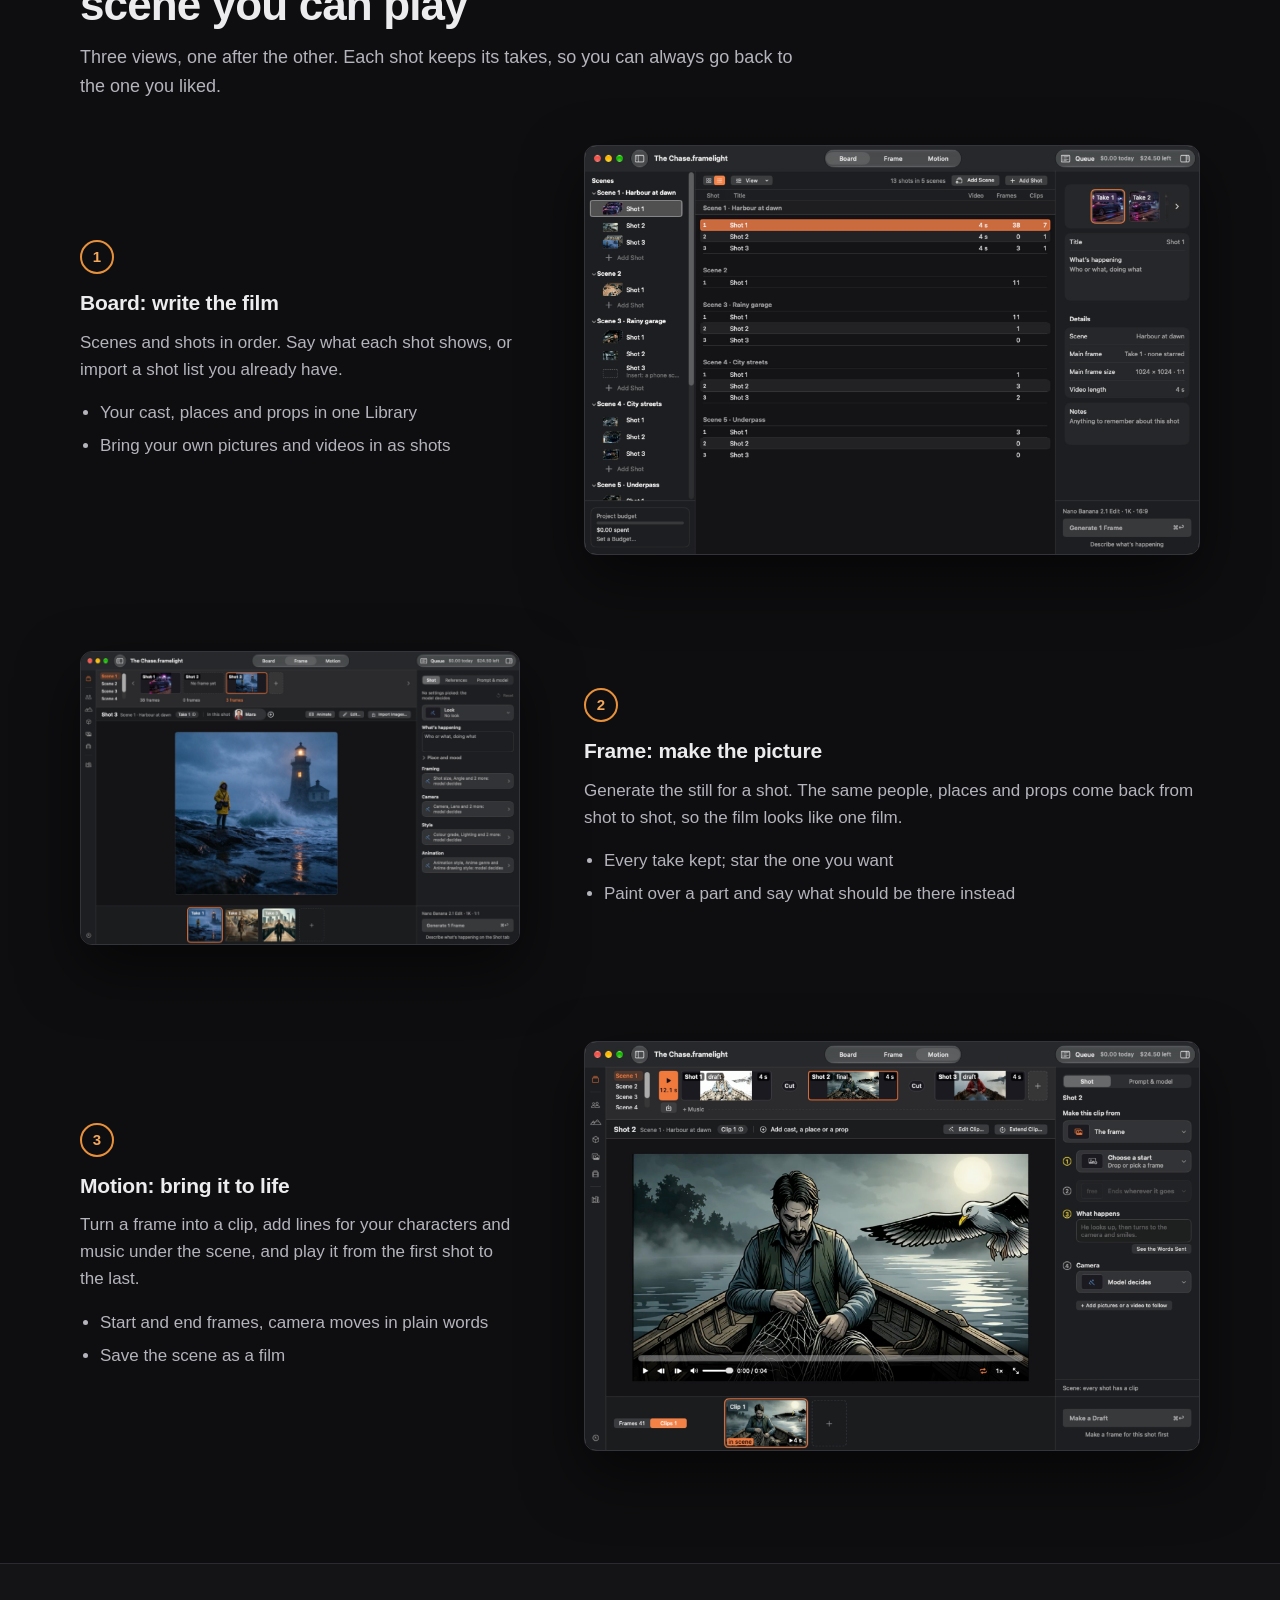
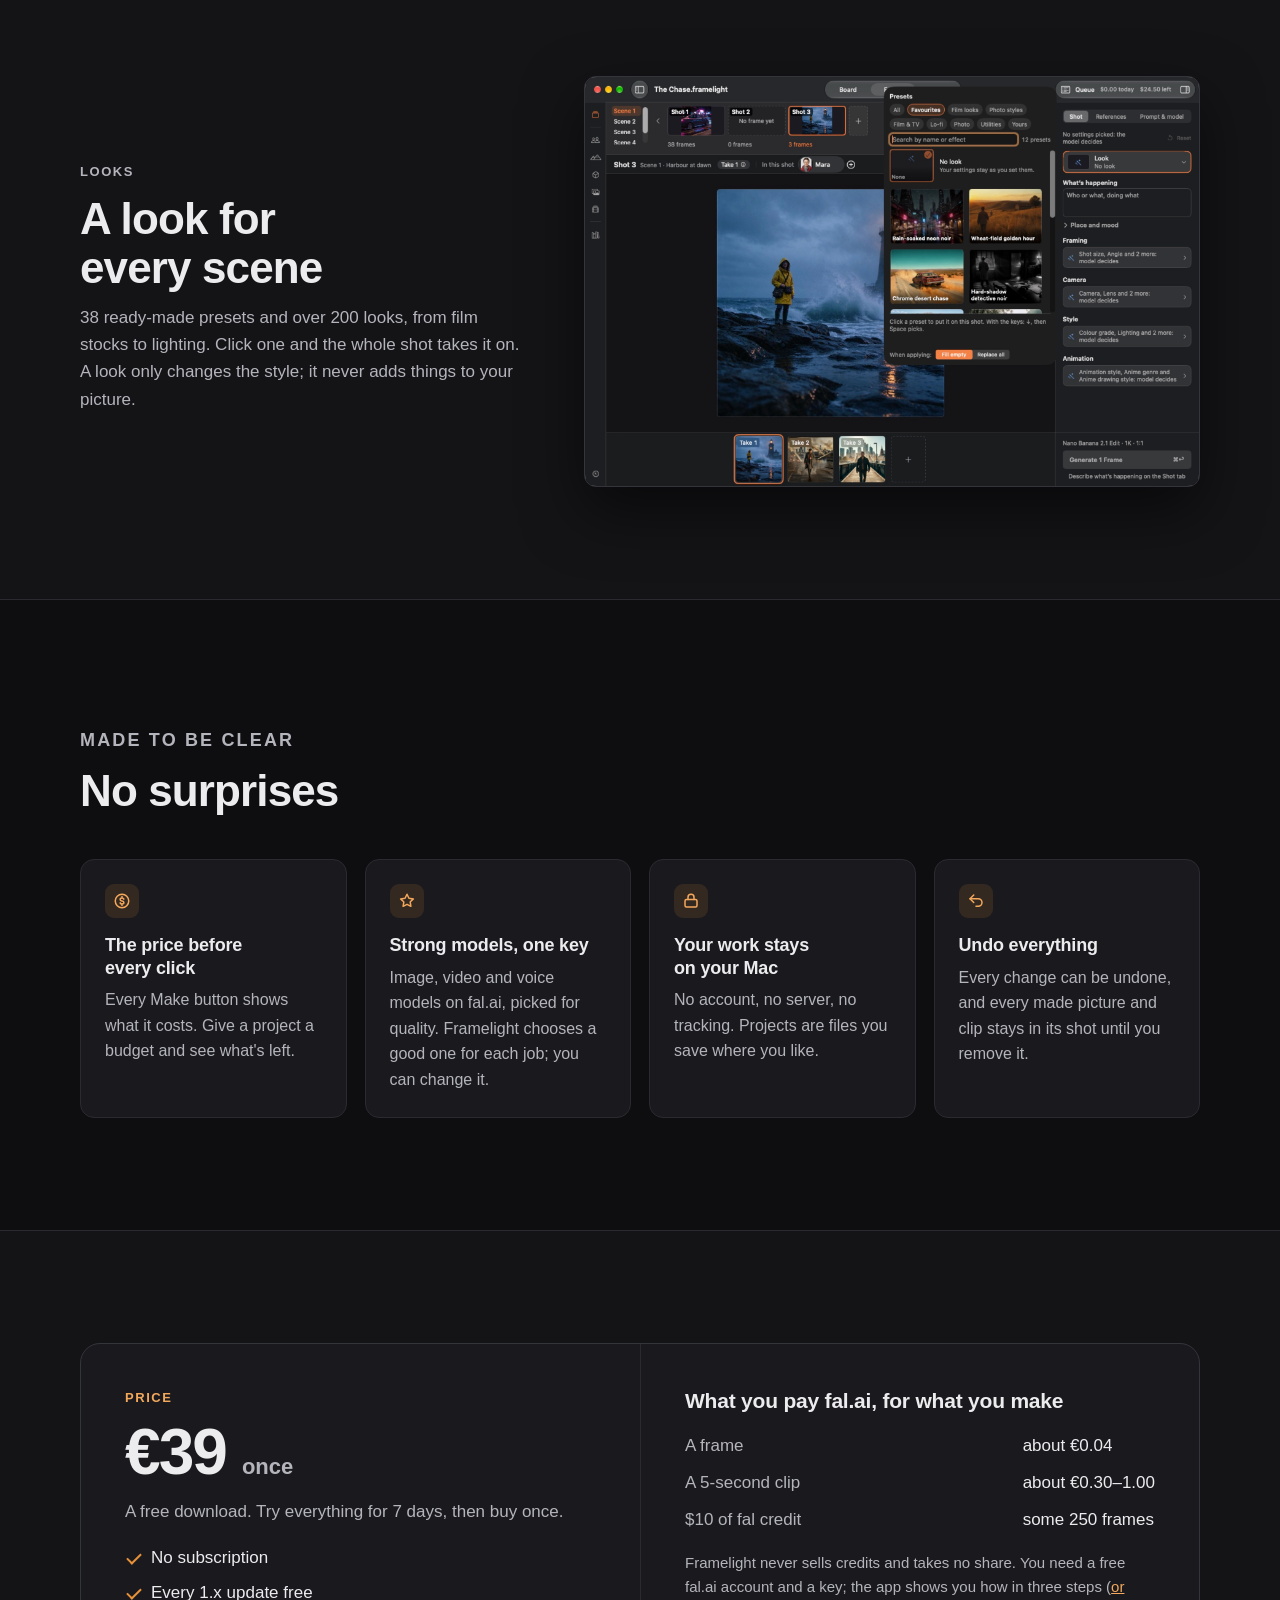
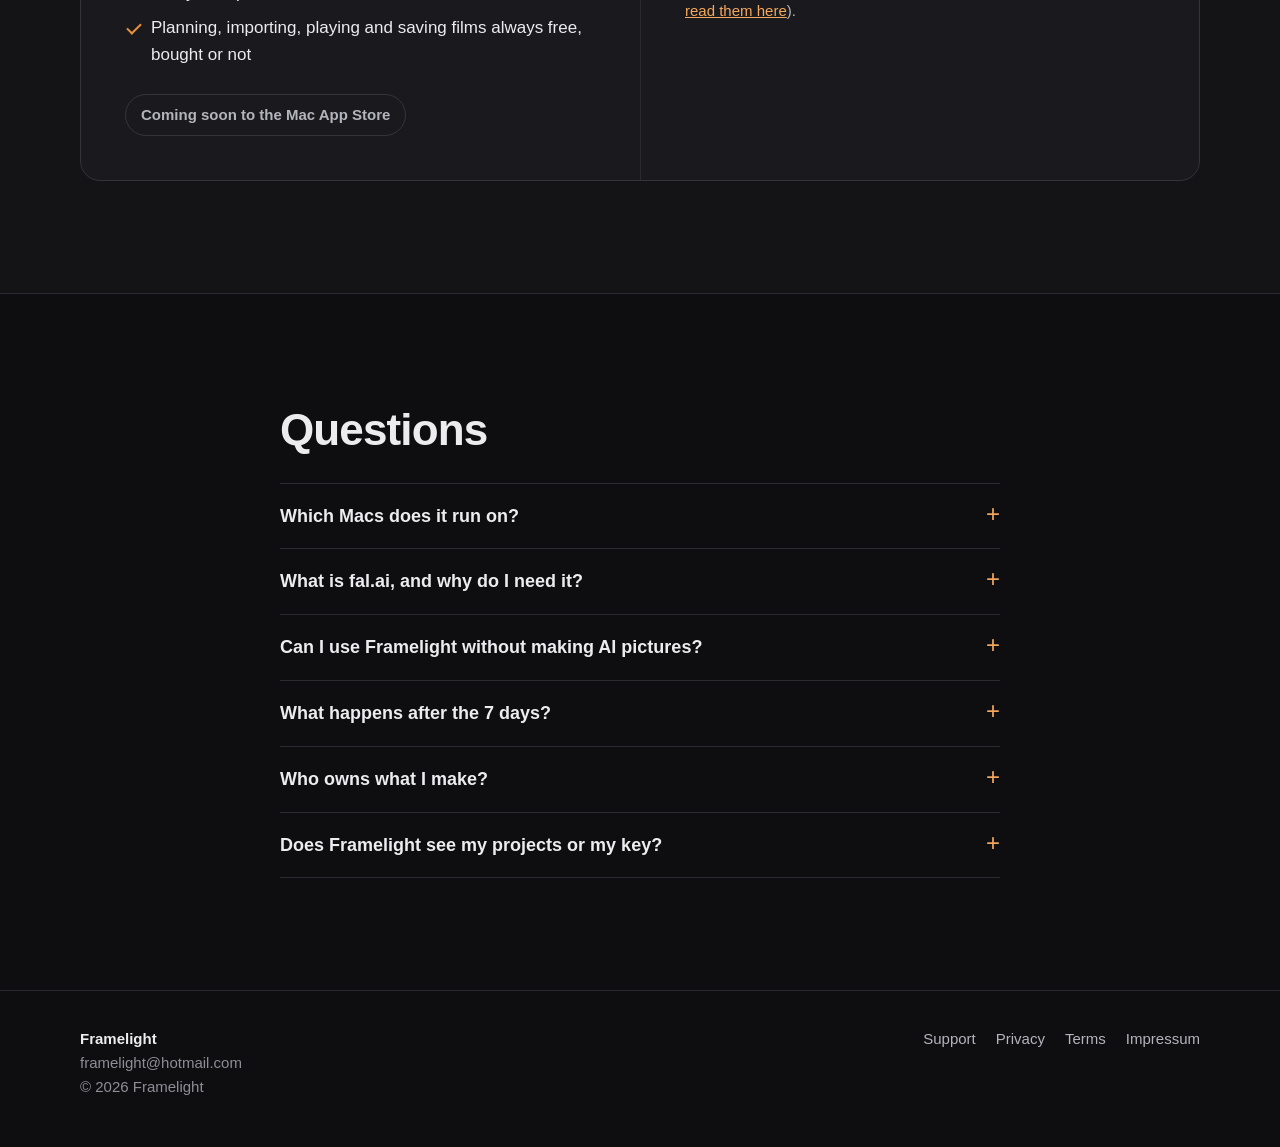
==== commit 48e5bad4: "Impressum (§ 5 DDG) with the owner's address, linked from every page; privacy names the responsible " ====
--- a/index.html
+++ b/index.html
@@ -223,6 +223,7 @@
       <a href="support.html">Support</a>
       <a href="privacy.html">Privacy</a>
       <a href="terms.html">Terms</a>
+      <a href="impressum.html">Impressum</a>
     </nav>
   </div>
 </footer>
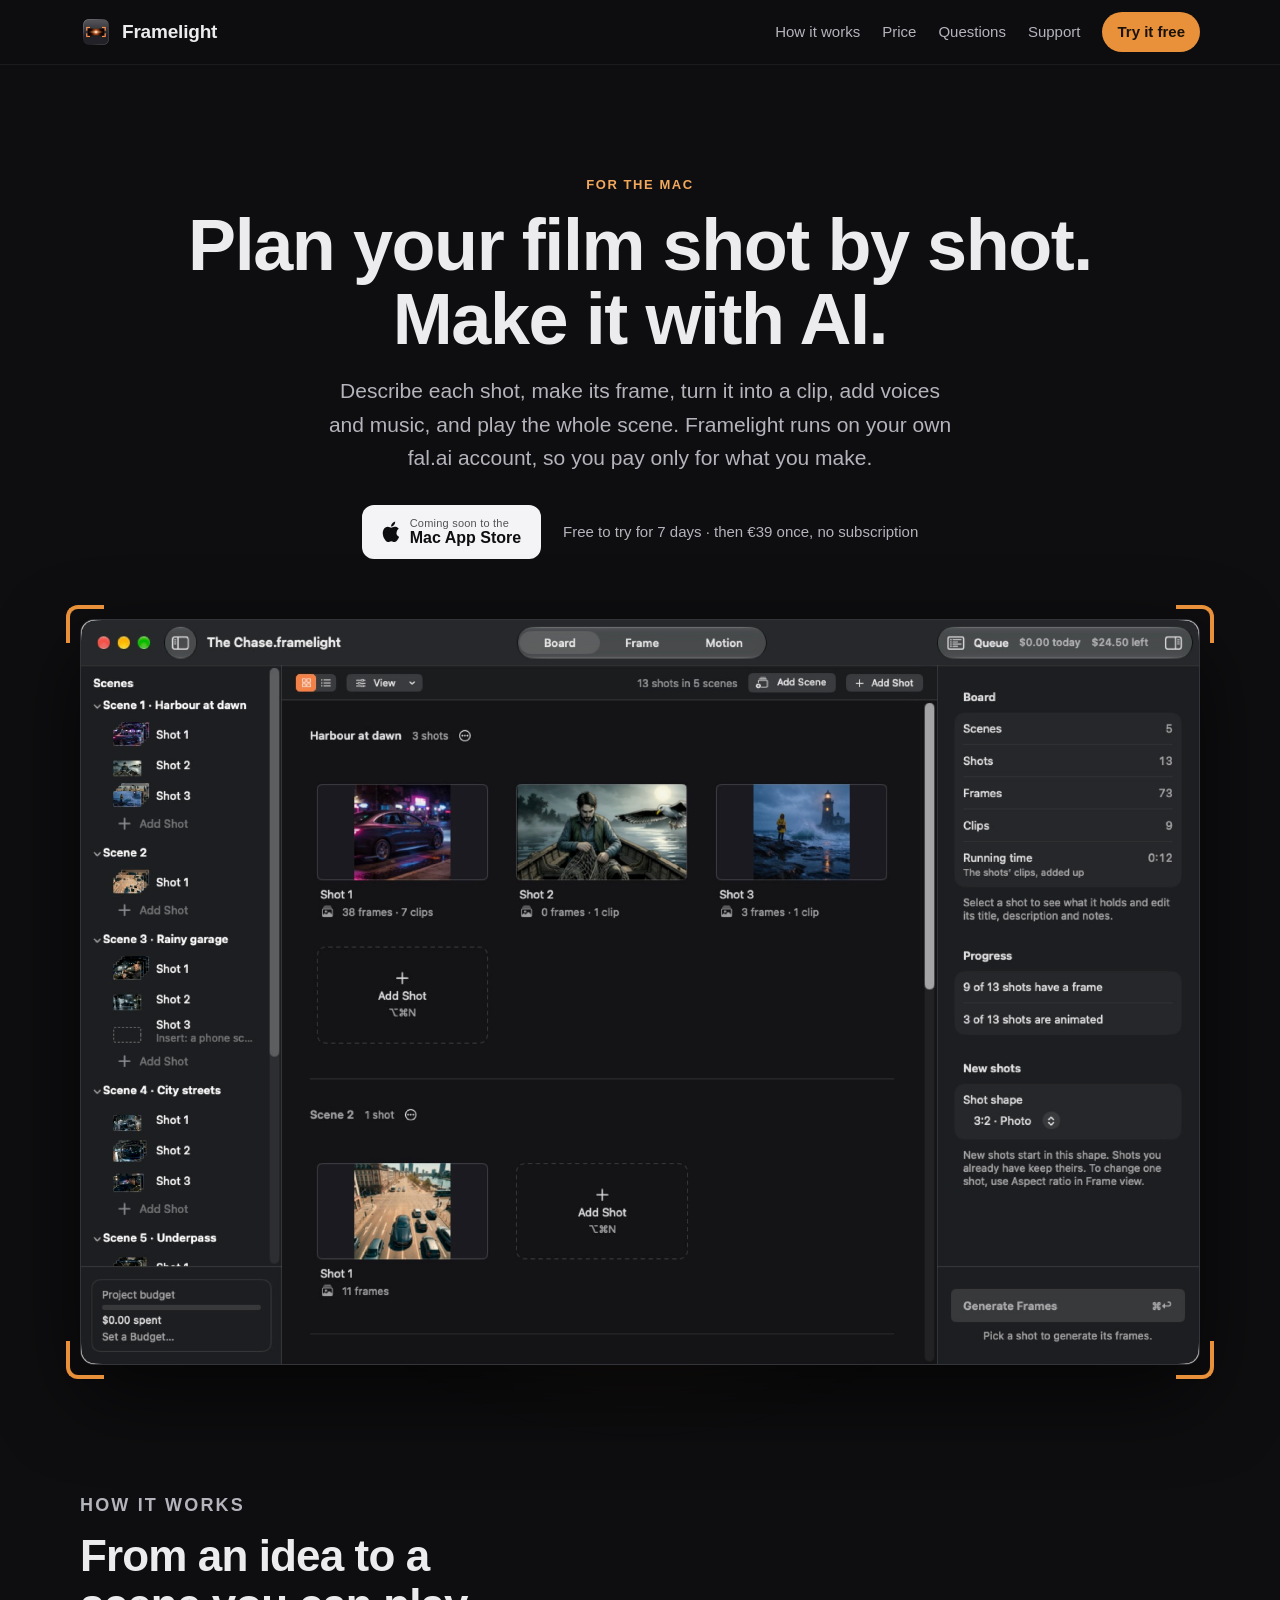
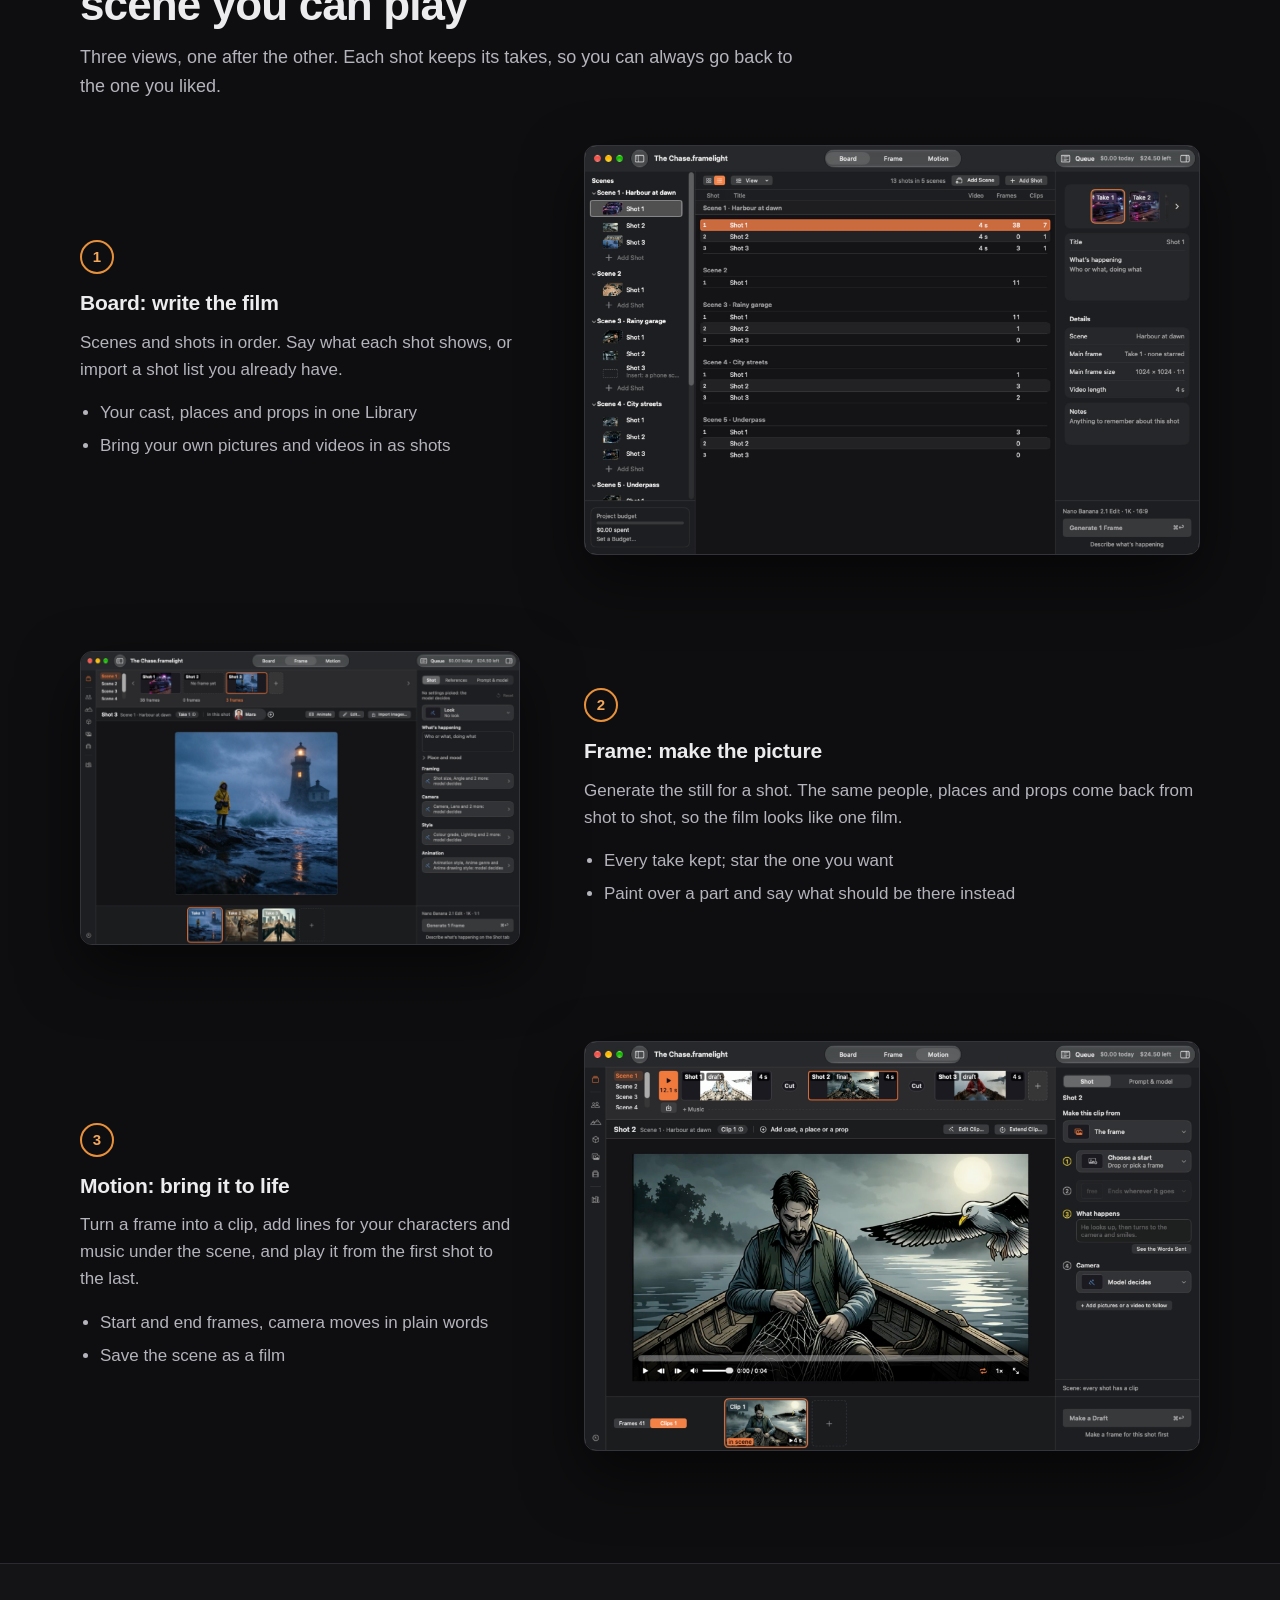
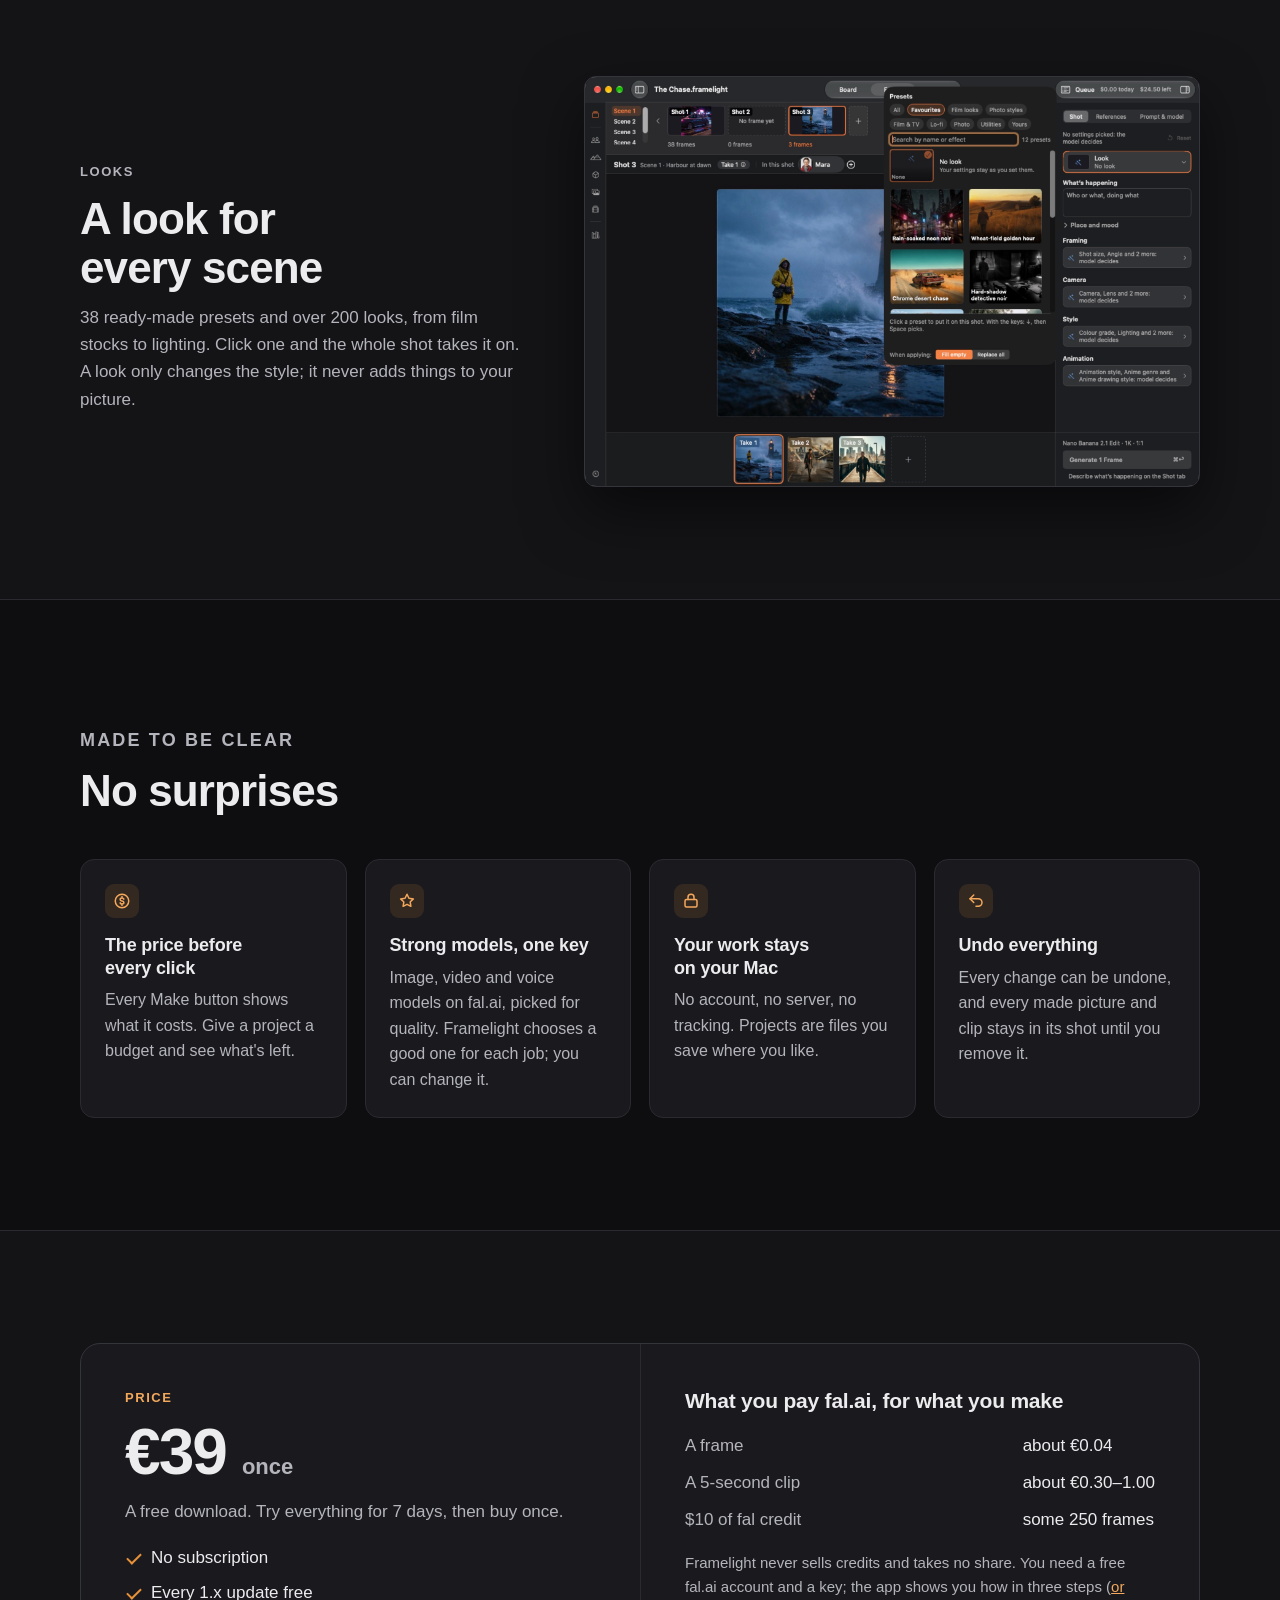
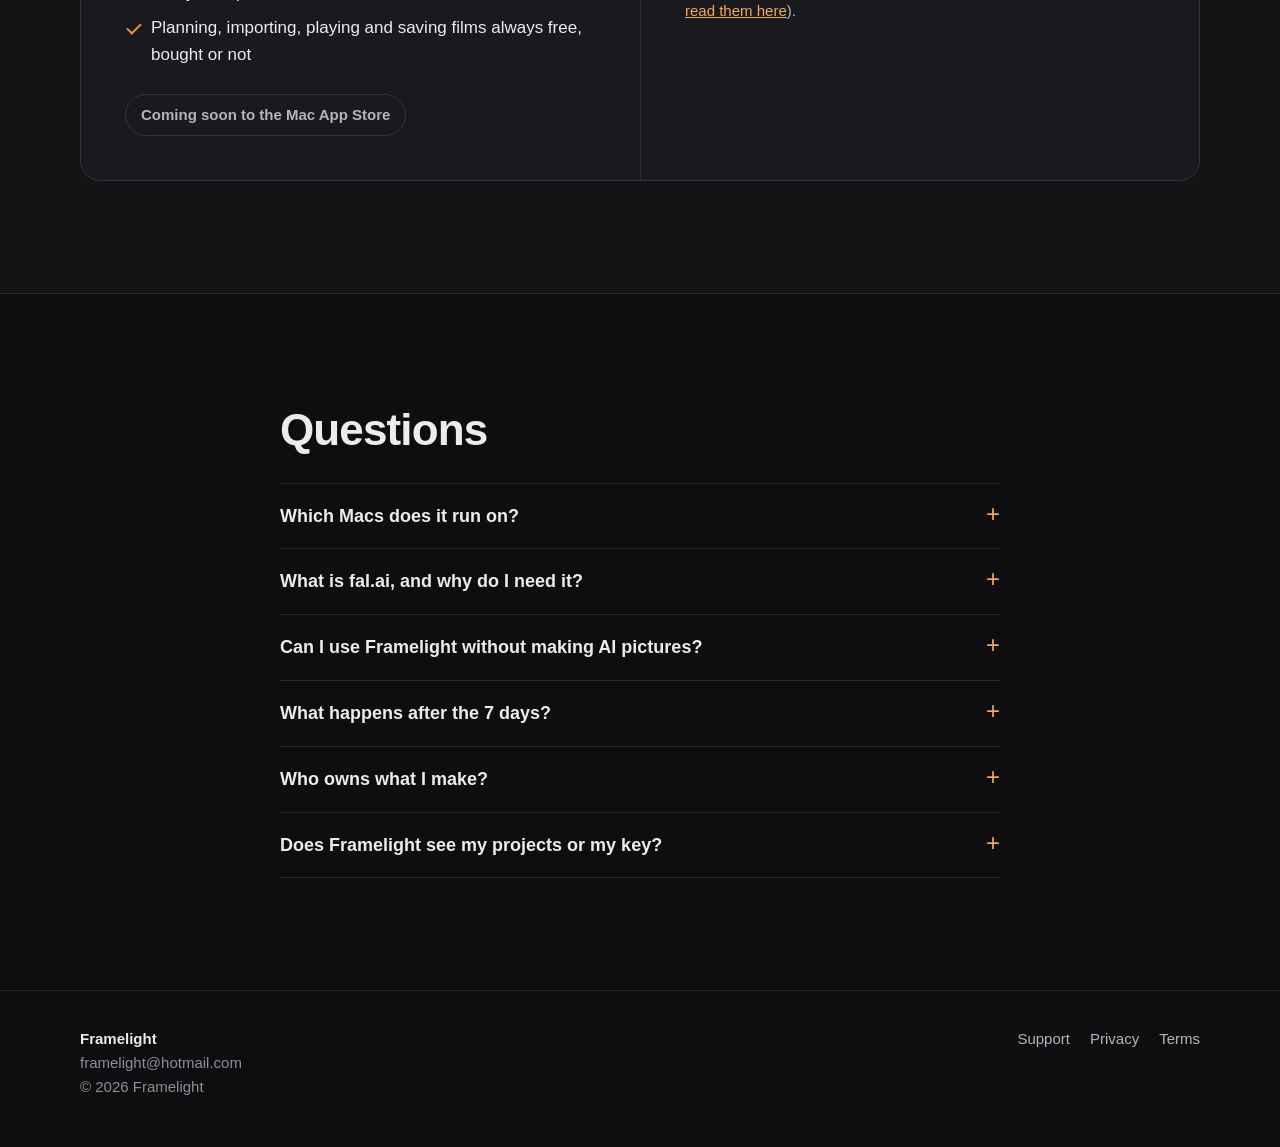
==== commit 14f2a972: "Impressum hidden for now (owner) Co-Authored-By: Claude Opus 5.5 <noreply@anthropic.com>" ====
--- a/index.html
+++ b/index.html
@@ -223,7 +223,6 @@
       <a href="support.html">Support</a>
       <a href="privacy.html">Privacy</a>
       <a href="terms.html">Terms</a>
-      <a href="impressum.html">Impressum</a>
     </nav>
   </div>
 </footer>
